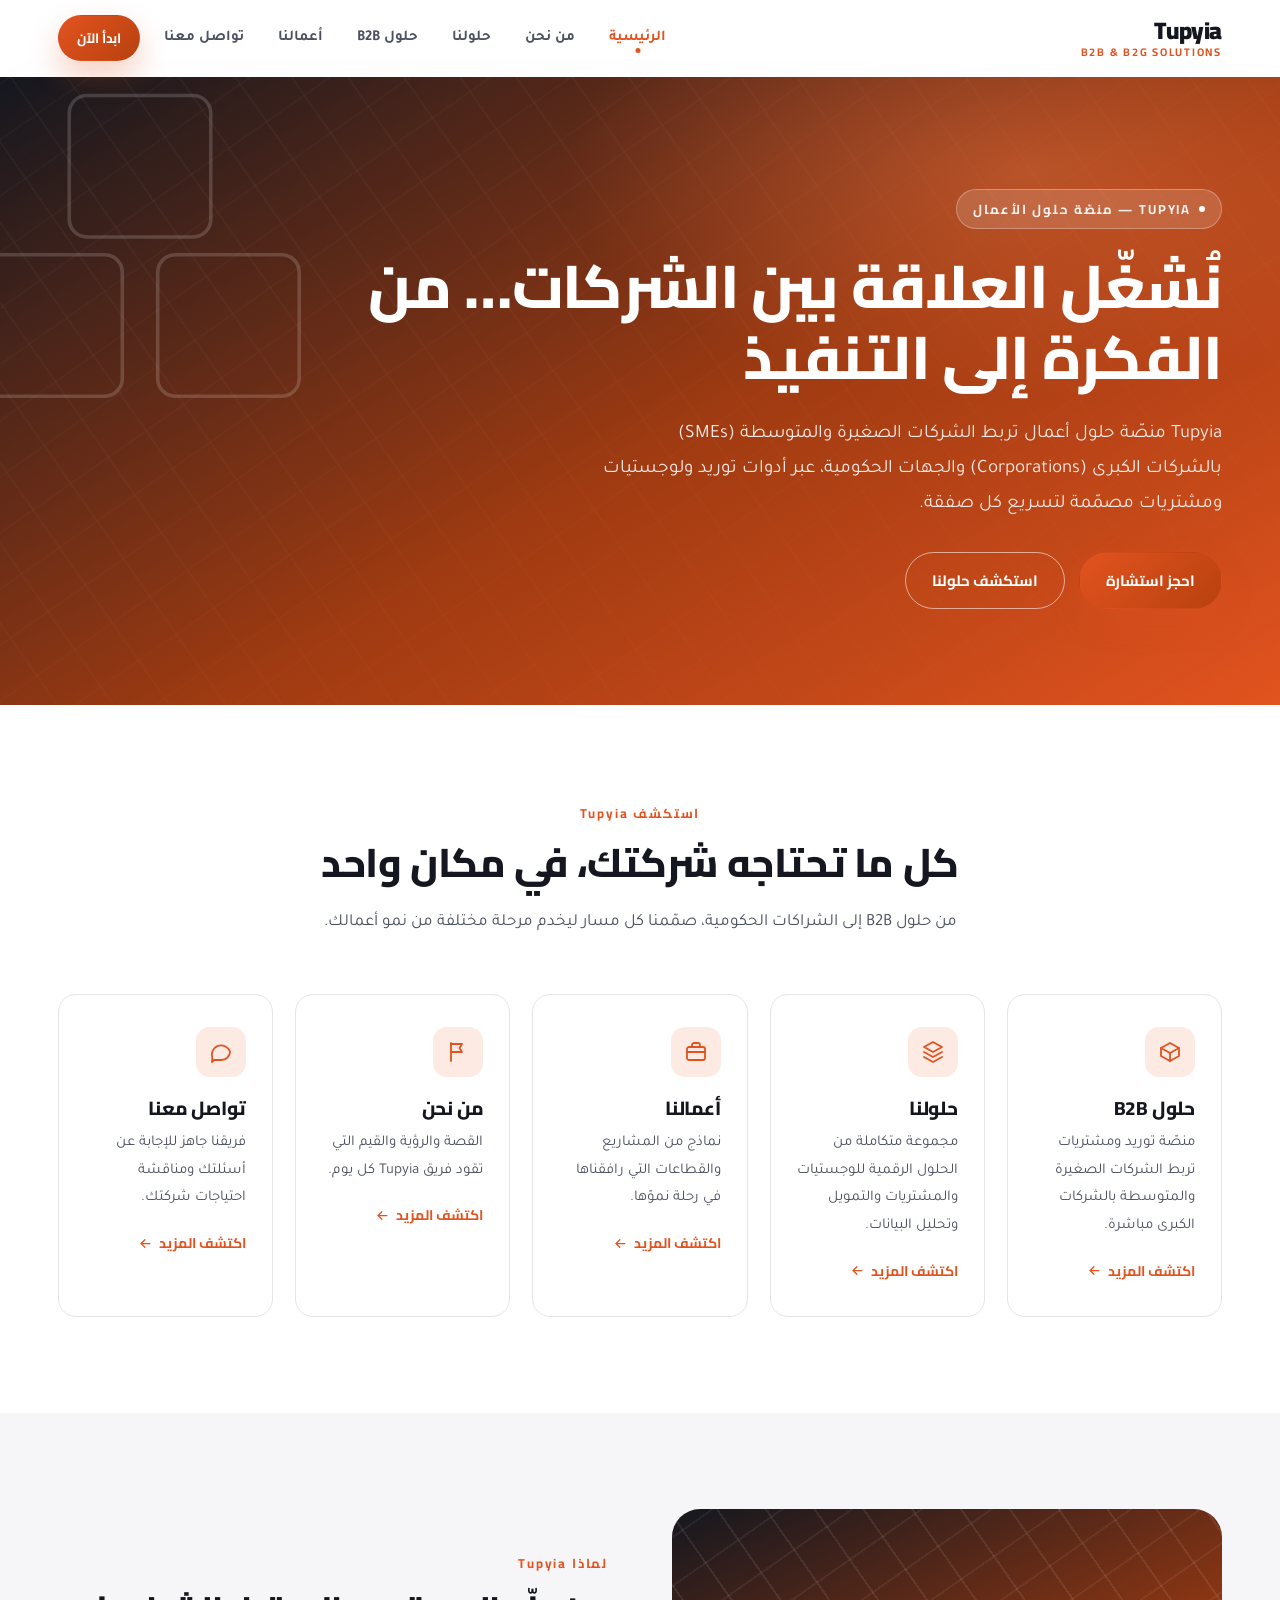
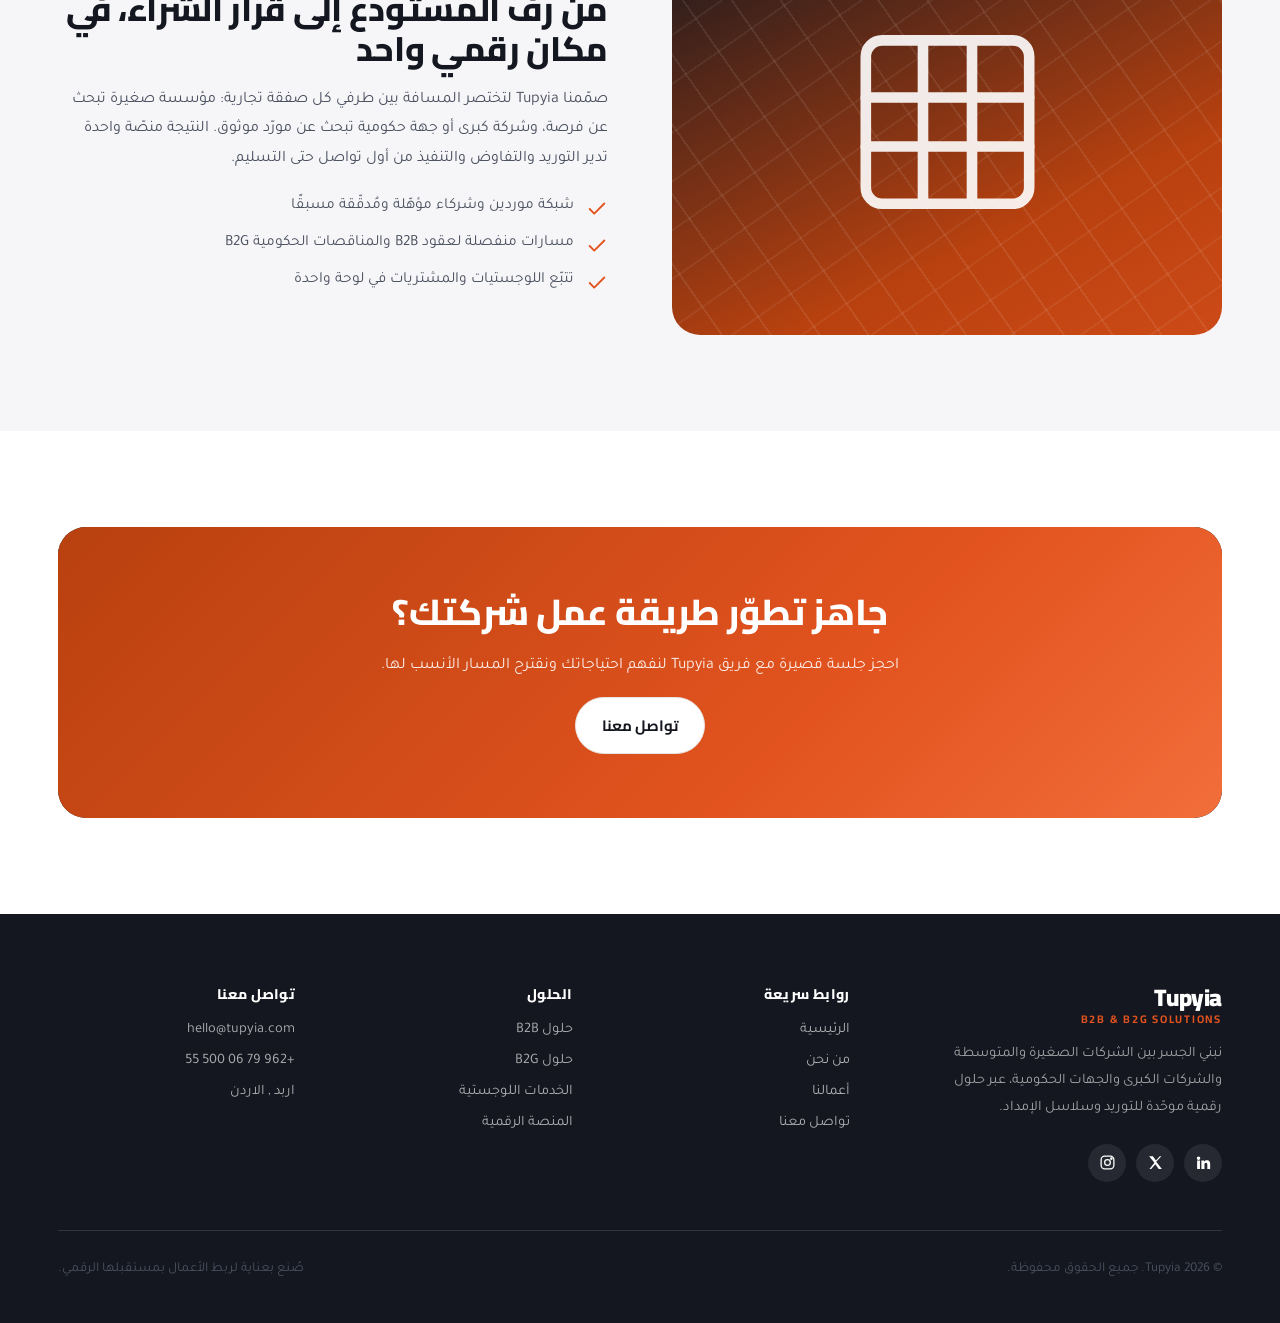
==== index.html @ 63b9d810 "Add files via upload" ====
<!DOCTYPE html>
<html lang="ar" dir="rtl">
<head>
<meta charset="UTF-8">
<meta name="viewport" content="width=device-width, initial-scale=1.0">
<title>Tupyia — منصّة حلول الأعمال B2B وB2G</title>
<meta name="description" content="Tupyia تربط الشركات الصغيرة والمتوسطة بالشركات الكبرى والجهات الحكومية عبر حلول توريد ولوجستيات ومشتريات موحّدة.">
<link rel="stylesheet" href="styles.css">
</head>
<body data-page="home">

<header class="site-header">
  <div class="container">
    <nav class="nav">
      <a href="index.html" class="logo">
        <strong>Tupyia</strong>
        <span>B2B &amp; B2G SOLUTIONS</span>
      </a>
      <div class="nav-panel" id="nav-panel">
        <ul class="nav-links">
          <li><a href="index.html" class="nav-link" data-page="home">الرئيسية</a></li>
          <li><a href="about.html" class="nav-link" data-page="about">من نحن</a></li>
          <li><a href="solutions.html" class="nav-link" data-page="solutions">حلولنا</a></li>
          <li><a href="business.html" class="nav-link" data-page="business">حلول B2B</a></li>
          <li><a href="work.html" class="nav-link" data-page="work">أعمالنا</a></li>
          <li><a href="contact.html" class="nav-link" data-page="contact">تواصل معنا</a></li>
        </ul>
        <div class="header-actions">
          <a href="contact.html" class="btn btn-primary btn-sm btn-cta">ابدأ الآن</a>
        </div>
      </div>
      <button class="menu-toggle" id="menu-toggle" type="button" aria-label="فتح القائمة" aria-expanded="false" aria-controls="nav-panel"><span></span></button>
    </nav>
  </div>
</header>

<main>

  <section class="hero">
    <svg class="hero-icon" viewBox="0 0 260 260" width="460" height="460" style="top:-70px; inset-inline-end:-90px;" aria-hidden="true">
      <rect x="40" y="140" width="80" height="80" rx="10" fill="none" stroke="#fff" stroke-width="2"/>
      <rect x="140" y="140" width="80" height="80" rx="10" fill="none" stroke="#fff" stroke-width="2"/>
      <rect x="90" y="50" width="80" height="80" rx="10" fill="none" stroke="#fff" stroke-width="2"/>
    </svg>
    <div class="container">
      <div class="hero-inner wide reveal">
        <span class="eyebrow">TUPYIA — منصّة حلول الأعمال</span>
        <h1>نُشغّل العلاقة بين الشركات… من الفكرة إلى التنفيذ</h1>
        <p class="lead">Tupyia منصّة حلول أعمال تربط الشركات الصغيرة والمتوسطة (SMEs) بالشركات الكبرى (Corporations) والجهات الحكومية، عبر أدوات توريد ولوجستيات ومشتريات مصمّمة لتسريع كل صفقة.</p>
        <div class="hero-actions">
          <a href="contact.html" class="btn btn-primary">احجز استشارة</a>
          <a href="solutions.html" class="btn btn-ghost">استكشف حلولنا</a>
        </div>
      </div>
    </div>
  </section>

  <section class="section">
    <div class="container">
      <div class="section-head center reveal">
        <span class="eyebrow-dark">استكشف Tupyia</span>
        <h2>كل ما تحتاجه شركتك، في مكان واحد</h2>
        <p>من حلول B2B إلى الشراكات الحكومية، صمّمنا كل مسار ليخدم مرحلة مختلفة من نمو أعمالك.</p>
      </div>

      <div class="grid grid-5" data-reveal-group>
        <a href="business.html" class="card reveal">
          <div class="card-icon">
            <svg viewBox="0 0 24 24" fill="none" stroke="currentColor" stroke-width="1.8" stroke-linecap="round" stroke-linejoin="round"><path d="M21 8l-9-5-9 5 9 5 9-5z"/><path d="M3 8v8l9 5 9-5V8"/><path d="M12 13v8"/></svg>
          </div>
          <h3>حلول B2B</h3>
          <p>منصّة توريد ومشتريات تربط الشركات الصغيرة والمتوسطة بالشركات الكبرى مباشرة.</p>
          <span class="card-link">اكتشف المزيد
            <svg viewBox="0 0 24 24" fill="none" stroke="currentColor" stroke-width="2" stroke-linecap="round" stroke-linejoin="round"><path d="M19 12H5"/><path d="M11 6l-6 6 6 6"/></svg>
          </span>
        </a>

        <a href="solutions.html" class="card reveal">
          <div class="card-icon">
            <svg viewBox="0 0 24 24" fill="none" stroke="currentColor" stroke-width="1.8" stroke-linecap="round" stroke-linejoin="round"><path d="M12 2l9 5-9 5-9-5 9-5z"/><path d="M3 12l9 5 9-5"/><path d="M3 17l9 5 9-5"/></svg>
          </div>
          <h3>حلولنا</h3>
          <p>مجموعة متكاملة من الحلول الرقمية للوجستيات والمشتريات والتمويل وتحليل البيانات.</p>
          <span class="card-link">اكتشف المزيد
            <svg viewBox="0 0 24 24" fill="none" stroke="currentColor" stroke-width="2" stroke-linecap="round" stroke-linejoin="round"><path d="M19 12H5"/><path d="M11 6l-6 6 6 6"/></svg>
          </span>
        </a>

        <a href="work.html" class="card reveal">
          <div class="card-icon">
            <svg viewBox="0 0 24 24" fill="none" stroke="currentColor" stroke-width="1.8" stroke-linecap="round" stroke-linejoin="round"><rect x="3" y="7" width="18" height="13" rx="2"/><path d="M8 7V5a2 2 0 0 1 2-2h4a2 2 0 0 1 2 2v2"/><path d="M3 12h18"/></svg>
          </div>
          <h3>أعمالنا</h3>
          <p>نماذج من المشاريع والقطاعات التي رافقناها في رحلة نموّها.</p>
          <span class="card-link">اكتشف المزيد
            <svg viewBox="0 0 24 24" fill="none" stroke="currentColor" stroke-width="2" stroke-linecap="round" stroke-linejoin="round"><path d="M19 12H5"/><path d="M11 6l-6 6 6 6"/></svg>
          </span>
        </a>

        <a href="about.html" class="card reveal">
          <div class="card-icon">
            <svg viewBox="0 0 24 24" fill="none" stroke="currentColor" stroke-width="1.8" stroke-linecap="round" stroke-linejoin="round"><path d="M5 3v18"/><path d="M5 4h11l-2.5 4L16 12H5"/></svg>
          </div>
          <h3>من نحن</h3>
          <p>القصة والرؤية والقيم التي تقود فريق Tupyia كل يوم.</p>
          <span class="card-link">اكتشف المزيد
            <svg viewBox="0 0 24 24" fill="none" stroke="currentColor" stroke-width="2" stroke-linecap="round" stroke-linejoin="round"><path d="M19 12H5"/><path d="M11 6l-6 6 6 6"/></svg>
          </span>
        </a>

        <a href="contact.html" class="card reveal">
          <div class="card-icon">
            <svg viewBox="0 0 24 24" fill="none" stroke="currentColor" stroke-width="1.8" stroke-linecap="round" stroke-linejoin="round"><path d="M21 11.5a8.5 8.5 0 0 1-8.5 8.5H5l-2 2 .3-3.9A8.5 8.5 0 1 1 21 11.5z"/></svg>
          </div>
          <h3>تواصل معنا</h3>
          <p>فريقنا جاهز للإجابة عن أسئلتك ومناقشة احتياجات شركتك.</p>
          <span class="card-link">اكتشف المزيد
            <svg viewBox="0 0 24 24" fill="none" stroke="currentColor" stroke-width="2" stroke-linecap="round" stroke-linejoin="round"><path d="M19 12H5"/><path d="M11 6l-6 6 6 6"/></svg>
          </span>
        </a>
      </div>
    </div>
  </section>

  <section class="section section-alt">
    <div class="container">
      <div class="split reveal">
        <div class="split-media">
          <div class="glyph">
            <svg viewBox="0 0 24 24" fill="none" stroke="currentColor" stroke-width="1.3" stroke-linecap="round" stroke-linejoin="round"><rect x="2" y="2" width="20" height="20" rx="2"/><line x1="2" y1="9" x2="22" y2="9"/><line x1="2" y1="15" x2="22" y2="15"/><line x1="9" y1="2" x2="9" y2="22"/><line x1="15" y1="2" x2="15" y2="22"/></svg>
          </div>
        </div>
        <div class="split-content">
          <span class="eyebrow-dark">لماذا Tupyia</span>
          <h2>من رفّ المستودع إلى قرار الشراء، في مكان رقمي واحد</h2>
          <p>صمّمنا Tupyia لتختصر المسافة بين طرفي كل صفقة تجارية: مؤسسة صغيرة تبحث عن فرصة، وشركة كبرى أو جهة حكومية تبحث عن مورّد موثوق. النتيجة منصّة واحدة تدير التوريد والتفاوض والتنفيذ من أول تواصل حتى التسليم.</p>
          <ul class="checklist">
            <li>
              <svg viewBox="0 0 24 24" fill="none" stroke="currentColor" stroke-width="2" stroke-linecap="round" stroke-linejoin="round"><path d="M20 6L9 17l-5-5"/></svg>
              شبكة موردين وشركاء مؤهّلة ومُدقّقة مسبقًا
            </li>
            <li>
              <svg viewBox="0 0 24 24" fill="none" stroke="currentColor" stroke-width="2" stroke-linecap="round" stroke-linejoin="round"><path d="M20 6L9 17l-5-5"/></svg>
              مسارات منفصلة لعقود B2B والمناقصات الحكومية B2G
            </li>
            <li>
              <svg viewBox="0 0 24 24" fill="none" stroke="currentColor" stroke-width="2" stroke-linecap="round" stroke-linejoin="round"><path d="M20 6L9 17l-5-5"/></svg>
              تتبّع اللوجستيات والمشتريات في لوحة واحدة
            </li>
          </ul>
        </div>
      </div>
    </div>
  </section>

  <section class="section">
    <div class="container">
      <div class="cta-banner reveal">
        <h2>جاهز تطوّر طريقة عمل شركتك؟</h2>
        <p>احجز جلسة قصيرة مع فريق Tupyia لنفهم احتياجاتك ونقترح المسار الأنسب لها.</p>
        <div class="hero-actions">
          <a href="contact.html" class="btn btn-secondary">تواصل معنا</a>
        </div>
      </div>
    </div>
  </section>

</main>

<footer class="site-footer">
  <div class="container">
    <div class="footer-grid">
      <div class="footer-col footer-brand">
        <a href="index.html" class="logo">
          <strong>Tupyia</strong>
          <span>B2B &amp; B2G SOLUTIONS</span>
        </a>
        <p>نبني الجسر بين الشركات الصغيرة والمتوسطة والشركات الكبرى والجهات الحكومية، عبر حلول رقمية موحّدة للتوريد وسلاسل الإمداد.</p>
        <div class="social-row">
          <a href="#" aria-label="لينكدإن"><svg viewBox="0 0 24 24" fill="currentColor"><path d="M4.98 3.5a2.5 2.5 0 1 1 0 5 2.5 2.5 0 0 1 0-5zM3 9h4v12H3zM9 9h3.8v1.7h.05c.53-1 1.83-2 3.77-2 4.03 0 4.78 2.6 4.78 6v6.3h-4v-5.6c0-1.34-.02-3.06-1.87-3.06-1.87 0-2.16 1.46-2.16 2.96V21H9z"/></svg></a>
          <a href="#" aria-label="إكس"><svg viewBox="0 0 24 24" fill="currentColor"><path d="M3 3l7.5 9.5L3.4 21H6l5.8-6.6L16.5 21H21l-8-10.1L20.3 3H18l-5.3 6-4.4-6H3z"/></svg></a>
          <a href="#" aria-label="إنستغرام"><svg viewBox="0 0 24 24" fill="none" stroke="currentColor" stroke-width="1.8"><rect x="3" y="3" width="18" height="18" rx="5"/><circle cx="12" cy="12" r="4"/><circle cx="17.5" cy="6.5" r="1"/></svg></a>
        </div>
      </div>
      <div class="footer-col">
        <h4>روابط سريعة</h4>
        <ul>
          <li><a href="index.html">الرئيسية</a></li>
          <li><a href="about.html">من نحن</a></li>
          <li><a href="work.html">أعمالنا</a></li>
          <li><a href="contact.html">تواصل معنا</a></li>
        </ul>
      </div>
      <div class="footer-col">
        <h4>الحلول</h4>
        <ul>
          <li><a href="business.html">حلول B2B</a></li>
          <li><a href="solutions.html">حلول B2G</a></li>
          <li><a href="solutions.html">الخدمات اللوجستية</a></li>
          <li><a href="solutions.html">المنصة الرقمية</a></li>
        </ul>
      </div>
      <div class="footer-col">
        <h4>تواصل معنا</h4>
        <ul>
          <li><a href="mailto:hello@tupyia.com">hello@tupyia.com</a></li>
          <li><a href="tel:+962 79 06 500 55">+962 79 06 500 55</a></li>
          <li><a href="contact.html">اربد , الاردن</a></li>
        </ul>
      </div>
    </div>
    <div class="footer-bottom">
      <p>© <span id="year"></span> Tupyia. جميع الحقوق محفوظة.</p>
      <p>صُنع بعناية لربط الأعمال بمستقبلها الرقمي.</p>
    </div>
  </div>
</footer>

<script src="script.js"></script>
</body>
</html>
---- styles.css ----
/* ==========================================================================
   Tupyia — Design System
   Palette pulled from brand reference: warm burnt-orange over deep ink,
   crisp paper white, Apple-style generous whitespace + pill controls.
   ========================================================================== */

@import url('https://fonts.googleapis.com/css2?family=Cairo:wght@400;600;700;800;900&family=Tajawal:wght@300;400;500;700&display=swap');

:root{
  --ink:#14171F;
  --ink-soft:#4B5160;
  --ink-faint:#8A8F9C;
  --paper:#FFFFFF;
  --mist:#F6F6F8;
  --mist-deep:#EFEEEB;
  --line:#E7E5E2;

  --brand:#E2531F;
  --brand-deep:#B8410F;
  --brand-deeper:#7A2B0C;
  --brand-glow:#FF8552;
  --brand-tint:#FDEBE3;

  --radius-s:10px;
  --radius-m:18px;
  --radius-l:28px;
  --radius-pill:999px;

  --shadow-s:0 2px 10px rgba(20,23,31,.06);
  --shadow-m:0 12px 30px rgba(20,23,31,.10);
  --shadow-brand:0 14px 30px rgba(226,83,31,.28);

  --ease:cubic-bezier(.22,.9,.3,1);
  --container:1220px;

  --font-display:'Cairo', 'Segoe UI', Tahoma, sans-serif;
  --font-body:'Tajawal', 'Segoe UI', Tahoma, sans-serif;
}

*, *::before, *::after{ box-sizing:border-box; }
html{ scroll-behavior:smooth; }
@media (prefers-reduced-motion: reduce){
  html{ scroll-behavior:auto; }
  *, *::before, *::after{ animation-duration:.001ms !important; animation-iteration-count:1 !important; transition-duration:.001ms !important; scroll-behavior:auto !important; }
}

body{
  margin:0;
  font-family:var(--font-body);
  color:var(--ink);
  background:var(--paper);
  -webkit-font-smoothing:antialiased;
  text-rendering:optimizeLegibility;
  overflow-x:hidden;
}

h1,h2,h3,h4{
  font-family:var(--font-display);
  font-weight:800;
  line-height:1.18;
  margin:0 0 .5em;
  letter-spacing:-.01em;
}
p{ margin:0 0 1em; color:var(--ink-soft); line-height:1.85; }
a{ color:inherit; text-decoration:none; }
img{ max-width:100%; display:block; }
ul{ margin:0; padding:0; list-style:none; }
button{ font-family:inherit; }

::selection{ background:var(--brand); color:#fff; }

:focus-visible{
  outline:3px solid var(--brand-glow);
  outline-offset:3px;
  border-radius:6px;
}

.container{
  width:100%;
  max-width:var(--container);
  margin:0 auto;
  padding:0 28px;
}

.visually-hidden{
  position:absolute; width:1px; height:1px; overflow:hidden;
  clip:rect(0 0 0 0); white-space:nowrap;
}

/* ---------------------------------- Header --------------------------------- */

.site-header{
  position:sticky; top:0; z-index:100;
  background:rgba(255,255,255,.78);
  backdrop-filter:saturate(180%) blur(16px);
  -webkit-backdrop-filter:saturate(180%) blur(16px);
  border-bottom:1px solid transparent;
  transition:border-color .3s var(--ease), box-shadow .3s var(--ease);
}
.site-header.scrolled{
  border-bottom-color:var(--line);
  box-shadow:var(--shadow-s);
}
.nav{
  display:flex;
  align-items:center;
  justify-content:space-between;
  gap:24px;
  height:76px;
}
.logo{
  display:flex;
  flex-direction:column;
  line-height:1;
  font-family:var(--font-display);
}
.logo strong{
  font-size:24px;
  font-weight:900;
  color:var(--ink);
  letter-spacing:-.02em;
}
.logo span{
  font-size:11px;
  font-weight:700;
  color:var(--brand);
  letter-spacing:.16em;
  margin-top:4px;
}

.nav-panel{
  display:flex;
  align-items:center;
  gap:8px;
}
.nav-links{
  display:flex;
  align-items:center;
  gap:2px;
}
.nav-link{
  position:relative;
  padding:10px 16px;
  font-size:15px;
  font-weight:600;
  color:var(--ink-soft);
  border-radius:var(--radius-pill);
  transition:color .2s, background .2s;
  white-space:nowrap;
}
.nav-link:hover{ color:var(--ink); background:var(--mist); }
.nav-link.active{ color:var(--brand); }
.nav-link.active::after{
  content:"";
  position:absolute;
  bottom:2px; left:50%;
  transform:translateX(-50%);
  width:5px; height:5px;
  border-radius:50%;
  background:var(--brand);
}

.header-actions{ display:flex; align-items:center; gap:12px; }

.menu-toggle{
  display:none;
  width:44px; height:44px;
  border-radius:50%;
  border:1px solid var(--line);
  background:var(--paper);
  align-items:center; justify-content:center;
  cursor:pointer;
}
.menu-toggle span{
  position:relative;
  width:18px; height:2px;
  background:var(--ink);
  display:block;
}
.menu-toggle span::before, .menu-toggle span::after{
  content:"";
  position:absolute; left:0;
  width:18px; height:2px;
  background:var(--ink);
  transition:transform .25s var(--ease), opacity .25s var(--ease);
}
.menu-toggle span::before{ top:-6px; }
.menu-toggle span::after{ top:6px; }
.nav-panel.open .menu-toggle span{ background:transparent; }
.nav-panel.open .menu-toggle span::before{ top:0; transform:rotate(45deg); }
.nav-panel.open .menu-toggle span::after{ top:0; transform:rotate(-45deg); }

/* ---------------------------------- Buttons --------------------------------- */

.btn{
  display:inline-flex;
  align-items:center;
  justify-content:center;
  gap:8px;
  padding:13px 26px;
  border-radius:var(--radius-pill);
  font-family:var(--font-display);
  font-weight:700;
  font-size:15px;
  border:1.5px solid transparent;
  cursor:pointer;
  transition:transform .25s var(--ease), box-shadow .25s var(--ease), background .25s var(--ease), color .25s var(--ease), border-color .25s var(--ease);
}
.btn:active{ transform:scale(.97); }
.btn-primary{
  background:linear-gradient(135deg, var(--brand), var(--brand-deep));
  color:#fff;
  box-shadow:var(--shadow-brand);
}
.btn-primary:hover{ transform:translateY(-2px); box-shadow:0 18px 34px rgba(226,83,31,.36); }
.btn-secondary{
  background:var(--paper);
  color:var(--ink);
  border-color:var(--line);
}
.btn-secondary:hover{ border-color:var(--ink); }
.btn-ghost{
  background:transparent;
  color:var(--paper);
  border-color:rgba(255,255,255,.55);
}
.btn-ghost:hover{ background:rgba(255,255,255,.12); }
.btn-sm{ padding:9px 18px; font-size:13.5px; }
.btn svg{ width:16px; height:16px; }

/* ---------------------------------- Hero --------------------------------- */

.hero{
  position:relative;
  overflow:hidden;
  color:#fff;
  background:var(--ink);
}
.hero::before{
  /* crate / pallet-rack crosshatch, tinted with the brand duotone */
  content:"";
  position:absolute; inset:0;
  background:
    linear-gradient(150deg, rgba(20,23,31,.55) 0%, rgba(184,65,15,.85) 55%, var(--brand) 100%),
    repeating-linear-gradient(55deg, rgba(255,255,255,.07) 0 2px, transparent 2px 46px),
    repeating-linear-gradient(-35deg, rgba(255,255,255,.05) 0 2px, transparent 2px 46px);
  z-index:0;
}
.hero::after{
  content:"";
  position:absolute; inset:0;
  background:radial-gradient(60% 60% at 80% 15%, rgba(255,133,82,.35), transparent 60%);
  z-index:0;
}
.hero-icon{
  position:absolute;
  opacity:.16;
  z-index:0;
  pointer-events:none;
}
.hero-inner{
  position:relative;
  z-index:1;
  padding:112px 0 96px;
  max-width:760px;
}
.hero-inner.wide{ max-width:900px; }
.eyebrow{
  display:inline-flex;
  align-items:center;
  gap:8px;
  font-family:var(--font-display);
  font-size:13px;
  font-weight:700;
  letter-spacing:.14em;
  color:rgba(255,255,255,.92);
  background:rgba(255,255,255,.14);
  border:1px solid rgba(255,255,255,.28);
  padding:7px 16px;
  border-radius:var(--radius-pill);
  margin-bottom:22px;
}
.eyebrow::before{
  content:"";
  width:6px; height:6px;
  border-radius:50%;
  background:#fff;
}
.hero h1{
  font-size:clamp(34px, 5.4vw, 60px);
  color:#fff;
  margin-bottom:.4em;
}
.hero p.lead{
  font-size:clamp(16px, 2vw, 19px);
  color:rgba(255,255,255,.88);
  max-width:620px;
  margin-bottom:1.6em;
}
.hero-actions{
  display:flex;
  flex-wrap:wrap;
  gap:14px;
}

/* small hero variant used on interior pages */
.hero.hero-compact .hero-inner{ padding:76px 0 64px; }
.hero.hero-compact h1{ font-size:clamp(30px, 4.4vw, 46px); }

/* ---------------------------------- Sections --------------------------------- */

.section{ padding:96px 0; }
.section-alt{ background:var(--mist); }
.section-tight{ padding:64px 0; }

.section-head{
  max-width:660px;
  margin-bottom:56px;
}
.section-head.center{ margin-left:auto; margin-right:auto; text-align:center; }
.section-head .eyebrow-dark{
  display:inline-block;
  font-family:var(--font-display);
  font-size:13px;
  font-weight:700;
  letter-spacing:.14em;
  color:var(--brand);
  margin-bottom:14px;
}
.section-head h2{ font-size:clamp(26px, 3.4vw, 40px); color:var(--ink); }
.section-head p{ font-size:17px; }

/* ---------------------------------- Pillar / feature cards --------------------------------- */

.grid{
  display:grid;
  gap:22px;
}
.grid-5{ grid-template-columns:repeat(5, 1fr); }
.grid-3{ grid-template-columns:repeat(3, 1fr); }
.grid-2{ grid-template-columns:repeat(2, 1fr); }

.card{
  background:var(--paper);
  border:1px solid var(--line);
  border-radius:var(--radius-m);
  padding:32px 26px;
  transition:transform .3s var(--ease), box-shadow .3s var(--ease), border-color .3s var(--ease);
}
.card:hover{
  transform:translateY(-6px);
  box-shadow:var(--shadow-m);
  border-color:transparent;
}
.card-icon{
  width:50px; height:50px;
  border-radius:14px;
  background:var(--brand-tint);
  display:flex; align-items:center; justify-content:center;
  margin-bottom:20px;
}
.card-icon svg{ width:24px; height:24px; color:var(--brand); }
.card h3{ font-size:19px; color:var(--ink); margin-bottom:.5em; }
.card p{ font-size:15px; margin-bottom:0; }
.card-link{
  display:inline-flex;
  align-items:center;
  gap:6px;
  margin-top:18px;
  font-family:var(--font-display);
  font-weight:700;
  font-size:14px;
  color:var(--brand);
}
.card-link svg{ width:15px; height:15px; transition:transform .25s var(--ease); }
.card:hover .card-link svg{ transform:translateX(-4px); }

/* ---------------------------------- Split layout --------------------------------- */

.split{
  display:grid;
  grid-template-columns:1fr 1fr;
  gap:64px;
  align-items:center;
}
.split-reverse{ direction:ltr; }
.split-reverse > *{ direction:rtl; }
.split-media{
  position:relative;
  aspect-ratio:4/3.1;
  border-radius:var(--radius-l);
  overflow:hidden;
  background:linear-gradient(155deg, var(--ink) 0%, var(--brand-deep) 70%, var(--brand) 130%);
}
.split-media::before{
  content:"";
  position:absolute; inset:0;
  background:
    repeating-linear-gradient(55deg, rgba(255,255,255,.08) 0 2px, transparent 2px 40px),
    repeating-linear-gradient(-35deg, rgba(255,255,255,.06) 0 2px, transparent 2px 40px);
}
.split-media .glyph{
  position:absolute; inset:0;
  display:flex; align-items:center; justify-content:center;
}
.split-media .glyph svg{ width:46%; height:46%; opacity:.9; color:#fff; }
.split-content .eyebrow-dark{
  display:inline-block;
  font-family:var(--font-display);
  font-size:13px;
  font-weight:700;
  letter-spacing:.14em;
  color:var(--brand);
  margin-bottom:14px;
}
.split-content h2{ font-size:clamp(24px, 3vw, 34px); color:var(--ink); }
.checklist{ margin-top:22px; display:flex; flex-direction:column; gap:14px; }
.checklist li{
  display:flex;
  align-items:flex-start;
  gap:12px;
  font-size:15.5px;
  color:var(--ink-soft);
}
.checklist svg{
  width:22px; height:22px;
  flex:none;
  color:var(--brand);
  margin-top:1px;
}

/* ---------------------------------- Process (legit sequence) --------------------------------- */

.process{
  display:grid;
  grid-template-columns:repeat(4, 1fr);
  gap:0;
  counter-reset:step;
}
.step{
  position:relative;
  padding:0 26px 0 0;
  border-inline-start:1px solid var(--line);
  padding-inline-start:26px;
}
.step:first-child{ border-inline-start:none; padding-inline-start:0; }
.step-num{
  font-family:var(--font-display);
  font-weight:900;
  font-size:14px;
  color:var(--brand);
  letter-spacing:.08em;
  margin-bottom:14px;
}
.step h3{ font-size:18px; color:var(--ink); margin-bottom:.5em; }
.step p{ font-size:14.5px; }

/* ---------------------------------- Values grid --------------------------------- */

.value-card{
  padding:28px 24px;
  border-radius:var(--radius-m);
  background:var(--paper);
  border:1px solid var(--line);
}
.value-card h3{ font-size:17px; color:var(--ink); }
.value-card p{ font-size:14.5px; margin-bottom:0; }

/* ---------------------------------- Work / portfolio --------------------------------- */

.work-card{
  border-radius:var(--radius-m);
  overflow:hidden;
  border:1px solid var(--line);
  background:var(--paper);
  transition:transform .3s var(--ease), box-shadow .3s var(--ease);
}
.work-card:hover{ transform:translateY(-6px); box-shadow:var(--shadow-m); }
.work-thumb{
  aspect-ratio:16/10;
  position:relative;
  background:linear-gradient(150deg, var(--ink), var(--brand-deep) 75%, var(--brand) 130%);
}
.work-thumb::before{
  content:"";
  position:absolute; inset:0;
  background:repeating-linear-gradient(55deg, rgba(255,255,255,.08) 0 2px, transparent 2px 34px);
}
.work-thumb .glyph{ position:absolute; inset:0; display:flex; align-items:center; justify-content:center; }
.work-thumb .glyph svg{ width:34%; height:34%; color:#fff; opacity:.92; }
.work-body{ padding:24px; }
.work-tag{
  display:inline-block;
  font-family:var(--font-display);
  font-size:12px;
  font-weight:700;
  letter-spacing:.08em;
  color:var(--brand);
  background:var(--brand-tint);
  padding:5px 12px;
  border-radius:var(--radius-pill);
  margin-bottom:14px;
}
.work-body h3{ font-size:18px; color:var(--ink); margin-bottom:.4em; }
.work-body p{ font-size:14.5px; margin-bottom:0; }

/* ---------------------------------- CTA banner --------------------------------- */

.cta-banner{
  position:relative;
  overflow:hidden;
  border-radius:var(--radius-l);
  padding:64px 48px;
  text-align:center;
  color:#fff;
  background:var(--ink);
}
.cta-banner::before{
  content:"";
  position:absolute; inset:0;
  background:
    linear-gradient(135deg, var(--brand-deep), var(--brand) 65%, var(--brand-glow) 130%),
    repeating-linear-gradient(55deg, rgba(255,255,255,.08) 0 2px, transparent 2px 42px);
}
.cta-banner > *{ position:relative; z-index:1; }
.cta-banner h2{ color:#fff; font-size:clamp(24px,3.2vw,36px); }
.cta-banner p{ color:rgba(255,255,255,.9); max-width:520px; margin-left:auto; margin-right:auto; }
.cta-banner .hero-actions{ justify-content:center; margin-top:8px; }

/* ---------------------------------- Contact --------------------------------- */

.contact-grid{
  display:grid;
  grid-template-columns:1.1fr .9fr;
  gap:56px;
  align-items:start;
}
.field{ margin-bottom:20px; }
.field label{
  display:block;
  font-family:var(--font-display);
  font-size:13.5px;
  font-weight:700;
  color:var(--ink);
  margin-bottom:8px;
}
.field input, .field textarea{
  width:100%;
  padding:14px 16px;
  border-radius:var(--radius-s);
  border:1.5px solid var(--line);
  background:var(--mist);
  font-family:var(--font-body);
  font-size:15px;
  color:var(--ink);
  resize:vertical;
  transition:border-color .2s, background .2s;
}
.field input:focus, .field textarea:focus{
  outline:none;
  border-color:var(--brand);
  background:var(--paper);
}
.field-row{ display:grid; grid-template-columns:1fr 1fr; gap:16px; }
.form-status{
  margin-top:8px;
  font-size:14.5px;
  font-weight:600;
  min-height:20px;
}
.form-status.ok{ color:#1a7a3f; }
.form-status.err{ color:#c23b22; }

.info-card{
  background:var(--mist);
  border-radius:var(--radius-m);
  padding:30px;
}
.info-row{
  display:flex;
  gap:16px;
  padding:16px 0;
  border-top:1px solid var(--line);
}
.info-row:first-child{ border-top:none; padding-top:0; }
.info-row .card-icon{ margin-bottom:0; flex:none; }
.info-row h4{ font-family:var(--font-display); font-size:15px; color:var(--ink); margin:0 0 4px; }
.info-row p{ font-size:14.5px; margin:0; }

/* ---------------------------------- Footer --------------------------------- */

.site-footer{
  background:var(--ink);
  color:rgba(255,255,255,.7);
  padding:72px 0 28px;
}
.footer-grid{
  display:grid;
  grid-template-columns:1.4fr 1fr 1fr 1fr;
  gap:40px;
  padding-bottom:48px;
  border-bottom:1px solid rgba(255,255,255,.12);
}
.footer-brand .logo strong{ color:#fff; }
.footer-brand p{ color:rgba(255,255,255,.6); font-size:14.5px; max-width:280px; margin-top:16px; }
.footer-col h4{
  font-family:var(--font-display);
  font-size:14px;
  color:#fff;
  margin-bottom:18px;
  letter-spacing:.03em;
}
.footer-col ul{ display:flex; flex-direction:column; gap:12px; }
.footer-col a{ font-size:14.5px; color:rgba(255,255,255,.65); transition:color .2s; }
.footer-col a:hover{ color:var(--brand-glow); }
.social-row{ display:flex; gap:10px; margin-top:22px; }
.social-row a{
  width:38px; height:38px;
  border-radius:50%;
  background:rgba(255,255,255,.08);
  display:flex; align-items:center; justify-content:center;
  transition:background .2s;
}
.social-row a:hover{ background:var(--brand); }
.social-row svg{ width:17px; height:17px; color:#fff; }
.footer-bottom{
  padding-top:26px;
  display:flex;
  justify-content:space-between;
  align-items:center;
  flex-wrap:wrap;
  gap:12px;
  font-size:13.5px;
  color:rgba(255,255,255,.5);
}

/* ---------------------------------- Reveal-on-scroll --------------------------------- */

.reveal{
  opacity:0;
  transform:translateY(18px);
  transition:opacity .7s var(--ease), transform .7s var(--ease);
}
.reveal.is-visible{ opacity:1; transform:none; }
@media (prefers-reduced-motion: reduce){
  .reveal{ opacity:1; transform:none; transition:none; }
}

/* ---------------------------------- Responsive --------------------------------- */

@media (max-width: 980px){
  .grid-5{ grid-template-columns:repeat(2, 1fr); }
  .grid-3{ grid-template-columns:repeat(2, 1fr); }
  .process{ grid-template-columns:repeat(2, 1fr); gap:32px 0; }
  .step{ border-inline-start:none; padding-inline-start:0; }
  .footer-grid{ grid-template-columns:1fr 1fr; gap:36px; }
}

@media (max-width: 860px){
  .nav-panel{
    position:fixed;
    inset:76px 0 0 0;
    background:var(--paper);
    flex-direction:column;
    align-items:stretch;
    padding:20px 24px;
    transform:translateY(-8px);
    opacity:0;
    pointer-events:none;
    transition:opacity .25s var(--ease), transform .25s var(--ease);
    overflow-y:auto;
  }
  .nav-panel.open{ opacity:1; transform:none; pointer-events:auto; }
  .nav-links{ flex-direction:column; align-items:stretch; gap:4px; }
  .nav-link{ padding:14px 16px; font-size:16px; }
  .header-actions .btn-cta{ display:none; }
  .nav-panel.open .header-actions{ margin-top:18px; }
  .nav-panel .header-actions .btn-cta{ display:inline-flex; width:100%; }
  .menu-toggle{ display:flex; }

  .split, .split-reverse{ grid-template-columns:1fr; direction:rtl; }
  .split-media{ aspect-ratio:16/10; }
  .contact-grid{ grid-template-columns:1fr; }
}

@media (max-width: 640px){
  .container{ padding:0 20px; }
  .grid-5, .grid-3, .grid-2{ grid-template-columns:1fr; }
  .process{ grid-template-columns:1fr; }
  .hero-inner{ padding:84px 0 64px; }
  .footer-grid{ grid-template-columns:1fr; }
  .field-row{ grid-template-columns:1fr; }
  .cta-banner{ padding:48px 24px; }
}
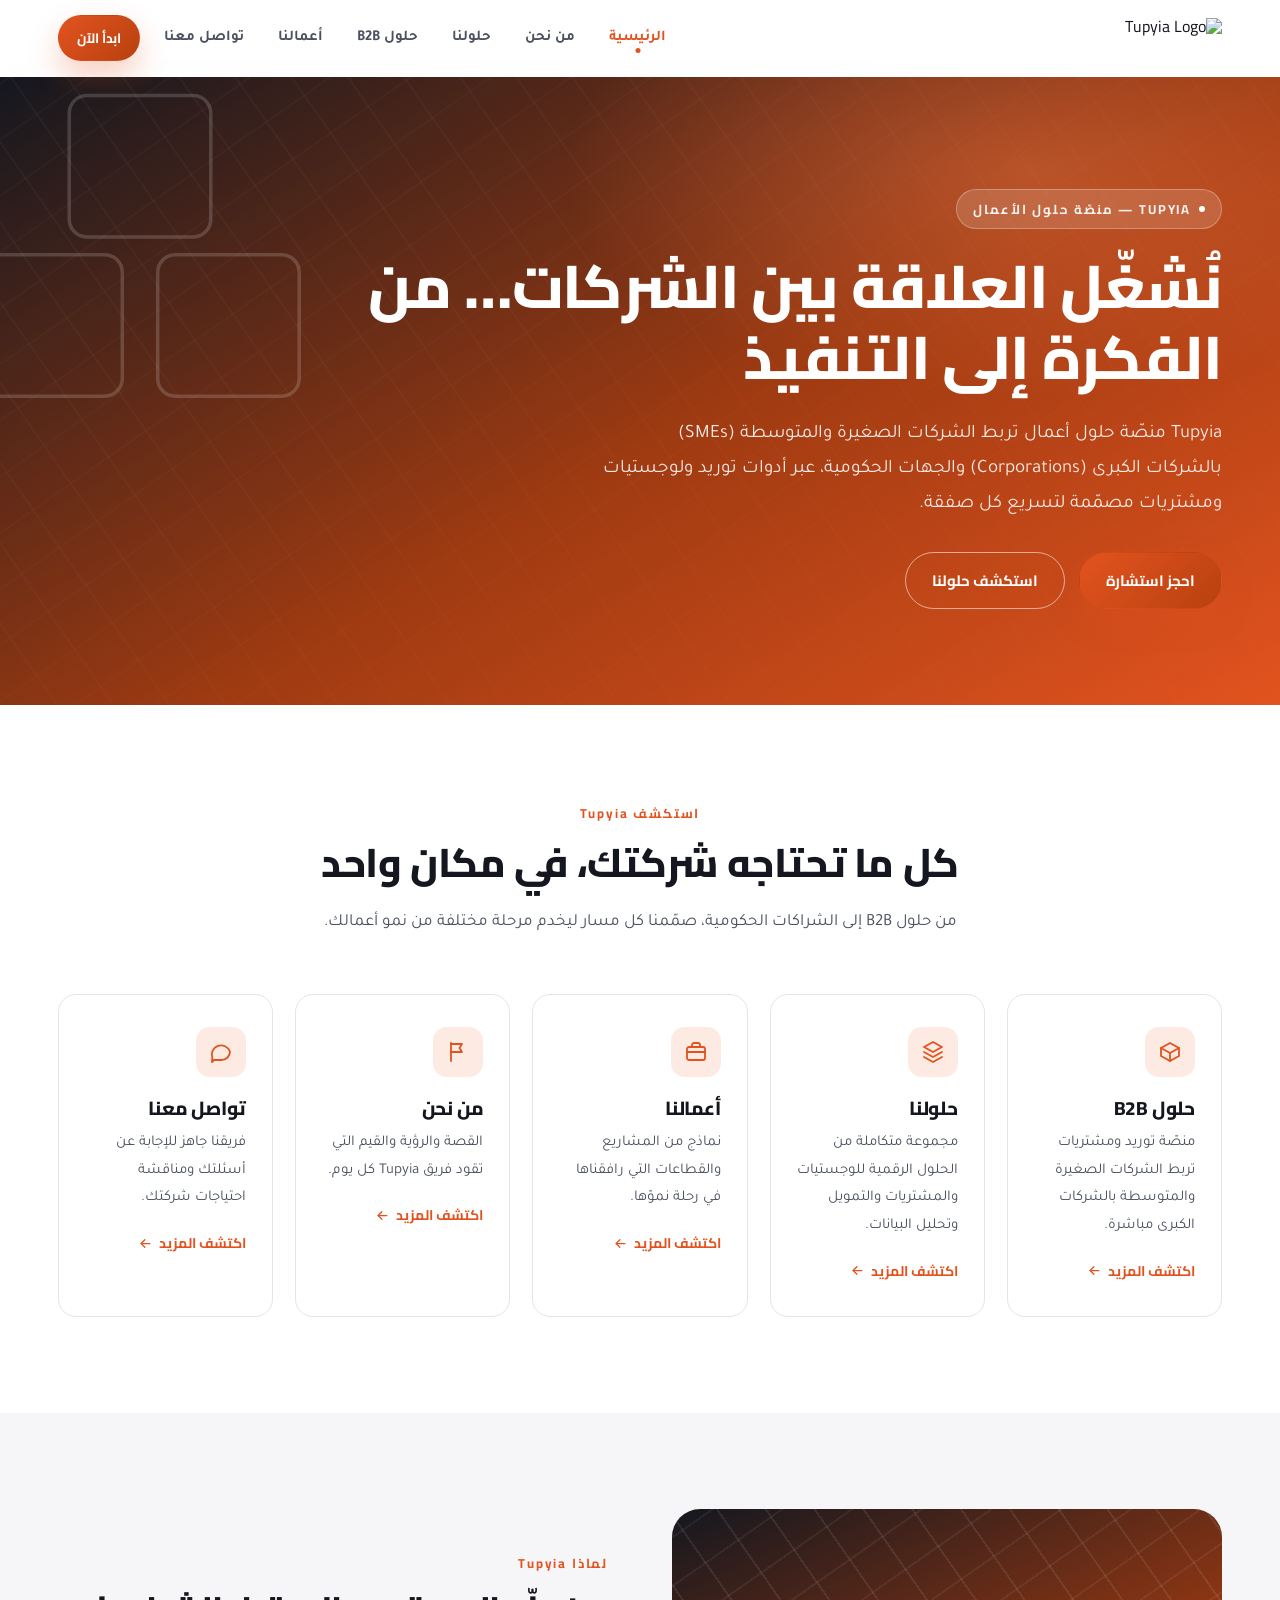
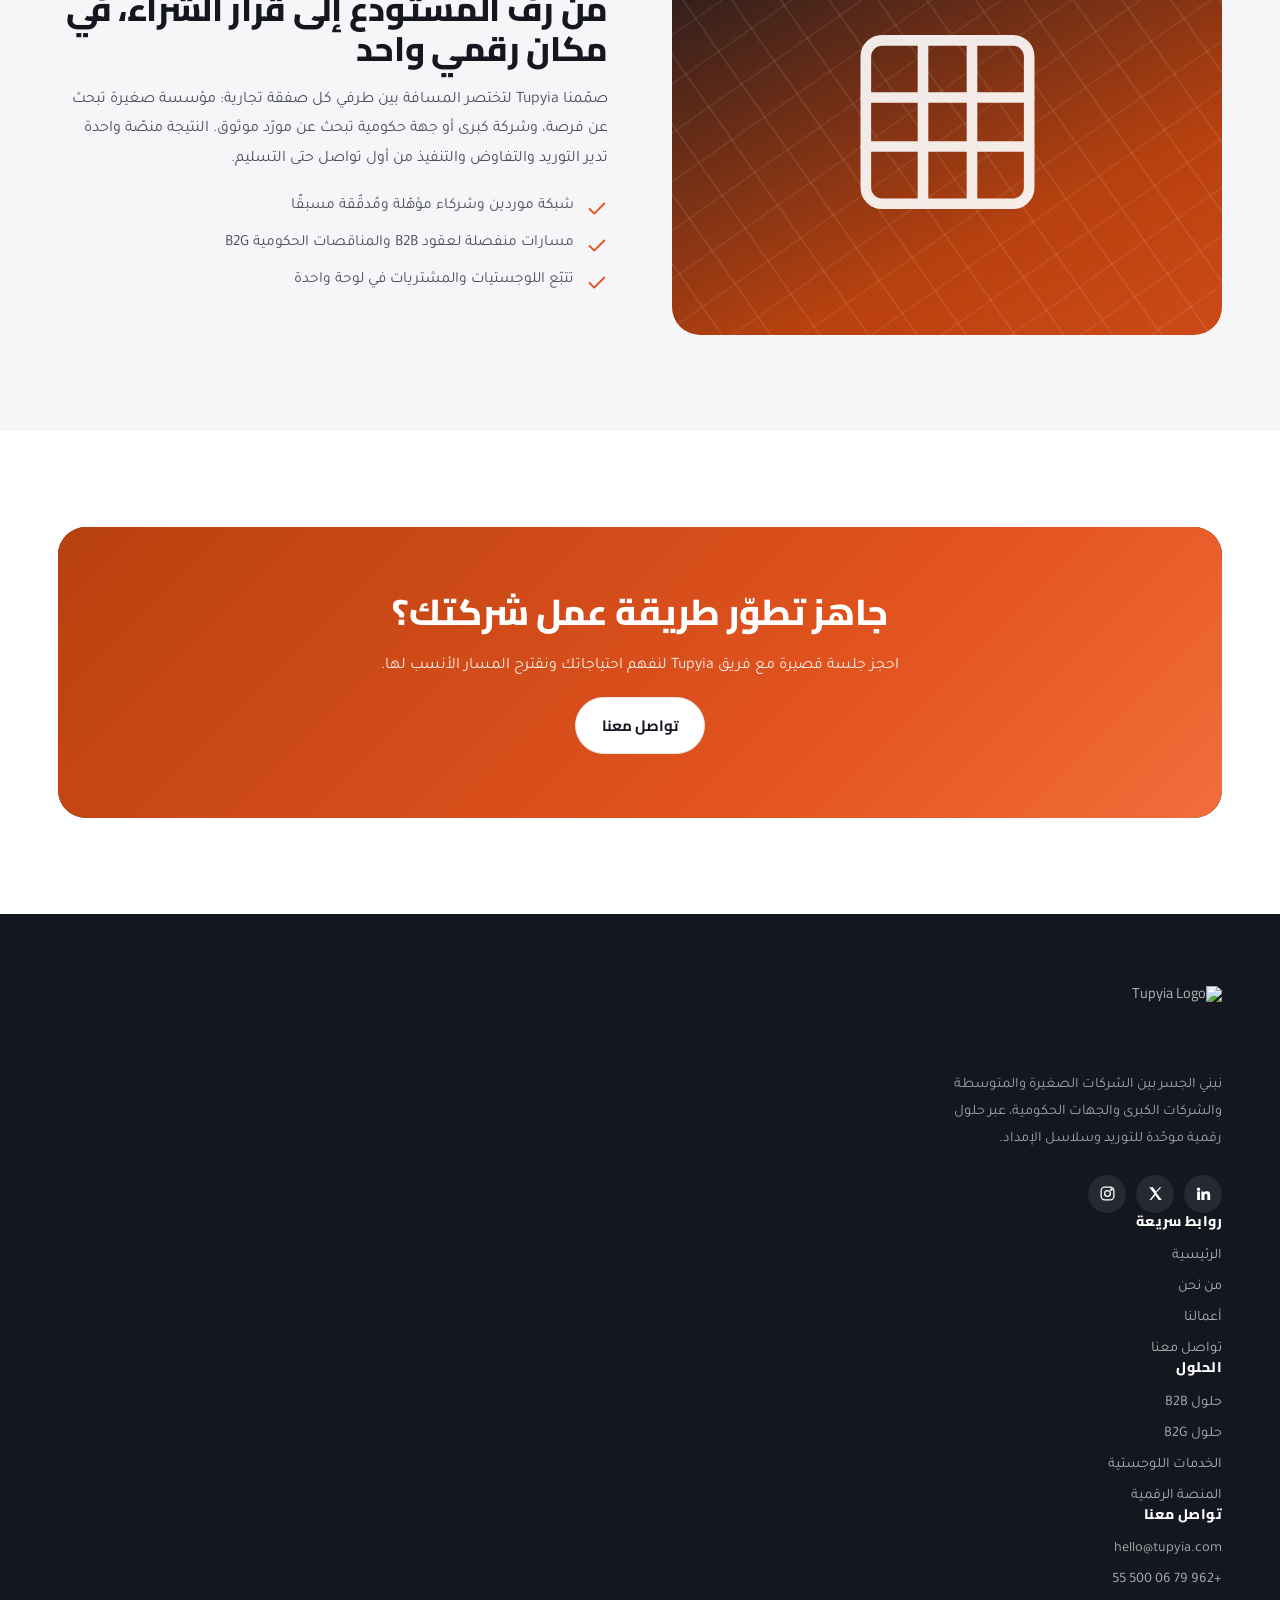
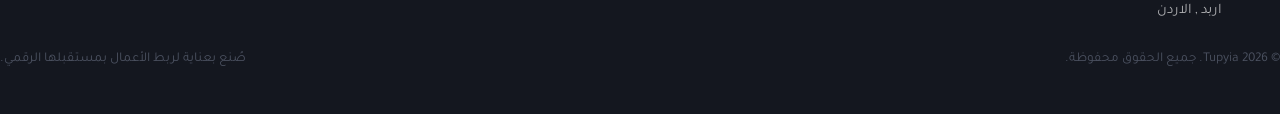
==== commit 2e5f8629: "Update index.html" ====
--- a/index.html
+++ b/index.html
@@ -12,10 +12,9 @@
 <header class="site-header">
   <div class="container">
     <nav class="nav">
-      <a href="index.html" class="logo">
-        <strong>Tupyia</strong>
-        <span>B2B &amp; B2G SOLUTIONS</span>
-      </a>
+     <a href="index.html" class="logo">
+  <img src="logo.png" alt="Tupyia Logo" class="web-logo">
+	 </a>
       <div class="nav-panel" id="nav-panel">
         <ul class="nav-links">
           <li><a href="index.html" class="nav-link" data-page="home">الرئيسية</a></li>
@@ -169,12 +168,10 @@
 
 <footer class="site-footer">
   <div class="container">
-    <div class="footer-grid">
-      <div class="footer-col footer-brand">
-        <a href="index.html" class="logo">
-          <strong>Tupyia</strong>
-          <span>B2B &amp; B2G SOLUTIONS</span>
-        </a>
+    <div class="footer-col footer-brand">
+  <a href="index.html" class="logo">
+    <img src="images/logo.png" alt="Tupyia Logo" class="web-logo">
+  </a>
         <p>نبني الجسر بين الشركات الصغيرة والمتوسطة والشركات الكبرى والجهات الحكومية، عبر حلول رقمية موحّدة للتوريد وسلاسل الإمداد.</p>
         <div class="social-row">
           <a href="#" aria-label="لينكدإن"><svg viewBox="0 0 24 24" fill="currentColor"><path d="M4.98 3.5a2.5 2.5 0 1 1 0 5 2.5 2.5 0 0 1 0-5zM3 9h4v12H3zM9 9h3.8v1.7h.05c.53-1 1.83-2 3.77-2 4.03 0 4.78 2.6 4.78 6v6.3h-4v-5.6c0-1.34-.02-3.06-1.87-3.06-1.87 0-2.16 1.46-2.16 2.96V21H9z"/></svg></a>
--- a/styles.css
+++ b/styles.css
@@ -1,9 +1,3 @@
-/* ==========================================================================
-   Tupyia — Design System
-   Palette pulled from brand reference: warm burnt-orange over deep ink,
-   crisp paper white, Apple-style generous whitespace + pill controls.
-   ========================================================================== */
-
 @import url('https://fonts.googleapis.com/css2?family=Cairo:wght@400;600;700;800;900&family=Tajawal:wght@300;400;500;700&display=swap');
 
 :root{
@@ -87,7 +81,7 @@
   clip:rect(0 0 0 0); white-space:nowrap;
 }
 
-/* ---------------------------------- Header --------------------------------- */
+/* Header  */
 
 .site-header{
   position:sticky; top:0; z-index:100;
@@ -190,7 +184,7 @@
 .nav-panel.open .menu-toggle span::before{ top:0; transform:rotate(45deg); }
 .nav-panel.open .menu-toggle span::after{ top:0; transform:rotate(-45deg); }
 
-/* ---------------------------------- Buttons --------------------------------- */
+/* Buttons*/
 
 .btn{
   display:inline-flex;
@@ -228,7 +222,7 @@
 .btn-sm{ padding:9px 18px; font-size:13.5px; }
 .btn svg{ width:16px; height:16px; }
 
-/* ---------------------------------- Hero --------------------------------- */
+/* Hero */
 
 .hero{
   position:relative;
@@ -237,8 +231,8 @@
   background:var(--ink);
 }
 .hero::before{
-  /* crate / pallet-rack crosshatch, tinted with the brand duotone */
-  content:"";
+
+   content:"";
   position:absolute; inset:0;
   background:
     linear-gradient(150deg, rgba(20,23,31,.55) 0%, rgba(184,65,15,.85) 55%, var(--brand) 100%),
@@ -303,11 +297,11 @@
   gap:14px;
 }
 
-/* small hero variant used on interior pages */
+/* hero  used in interior pages */
 .hero.hero-compact .hero-inner{ padding:76px 0 64px; }
 .hero.hero-compact h1{ font-size:clamp(30px, 4.4vw, 46px); }
 
-/* ---------------------------------- Sections --------------------------------- */
+/*  Sections  */
 
 .section{ padding:96px 0; }
 .section-alt{ background:var(--mist); }
@@ -330,7 +324,7 @@
 .section-head h2{ font-size:clamp(26px, 3.4vw, 40px); color:var(--ink); }
 .section-head p{ font-size:17px; }
 
-/* ---------------------------------- Pillar / feature cards --------------------------------- */
+/*  Pillar */
 
 .grid{
   display:grid;
@@ -375,7 +369,7 @@
 .card-link svg{ width:15px; height:15px; transition:transform .25s var(--ease); }
 .card:hover .card-link svg{ transform:translateX(-4px); }
 
-/* ---------------------------------- Split layout --------------------------------- */
+/* Split layout  */
 
 .split{
   display:grid;
@@ -429,7 +423,7 @@
   margin-top:1px;
 }
 
-/* ---------------------------------- Process (legit sequence) --------------------------------- */
+/* Process  */
 
 .process{
   display:grid;
@@ -455,7 +449,7 @@
 .step h3{ font-size:18px; color:var(--ink); margin-bottom:.5em; }
 .step p{ font-size:14.5px; }
 
-/* ---------------------------------- Values grid --------------------------------- */
+/* Values grid  */
 
 .value-card{
   padding:28px 24px;
@@ -466,7 +460,7 @@
 .value-card h3{ font-size:17px; color:var(--ink); }
 .value-card p{ font-size:14.5px; margin-bottom:0; }
 
-/* ---------------------------------- Work / portfolio --------------------------------- */
+/*  Work - portfolio  */
 
 .work-card{
   border-radius:var(--radius-m);
@@ -504,7 +498,7 @@
 .work-body h3{ font-size:18px; color:var(--ink); margin-bottom:.4em; }
 .work-body p{ font-size:14.5px; margin-bottom:0; }
 
-/* ---------------------------------- CTA banner --------------------------------- */
+/* banner  */
 
 .cta-banner{
   position:relative;
@@ -527,7 +521,7 @@
 .cta-banner p{ color:rgba(255,255,255,.9); max-width:520px; margin-left:auto; margin-right:auto; }
 .cta-banner .hero-actions{ justify-content:center; margin-top:8px; }
 
-/* ---------------------------------- Contact --------------------------------- */
+/* Contact  */
 
 .contact-grid{
   display:grid;
@@ -587,7 +581,7 @@
 .info-row h4{ font-family:var(--font-display); font-size:15px; color:var(--ink); margin:0 0 4px; }
 .info-row p{ font-size:14.5px; margin:0; }
 
-/* ---------------------------------- Footer --------------------------------- */
+/*  Footer */
 
 .site-footer{
   background:var(--ink);
@@ -634,7 +628,7 @@
   color:rgba(255,255,255,.5);
 }
 
-/* ---------------------------------- Reveal-on-scroll --------------------------------- */
+/* Reveal-on-scroll  */
 
 .reveal{
   opacity:0;
@@ -646,7 +640,7 @@
   .reveal{ opacity:1; transform:none; transition:none; }
 }
 
-/* ---------------------------------- Responsive --------------------------------- */
+/* Responsive  */
 
 @media (max-width: 980px){
   .grid-5{ grid-template-columns:repeat(2, 1fr); }
@@ -692,3 +686,14 @@
   .field-row{ grid-template-columns:1fr; }
   .cta-banner{ padding:48px 24px; }
 }
+.logo img.web-logo {
+  height: 40px;       
+  width: auto;        
+  display: block;
+}
+.site-footer .logo img.web-logo {
+  height: 50px;          
+  width: auto;           
+  margin-bottom: 20px;   
+  display: inline-block;
+}
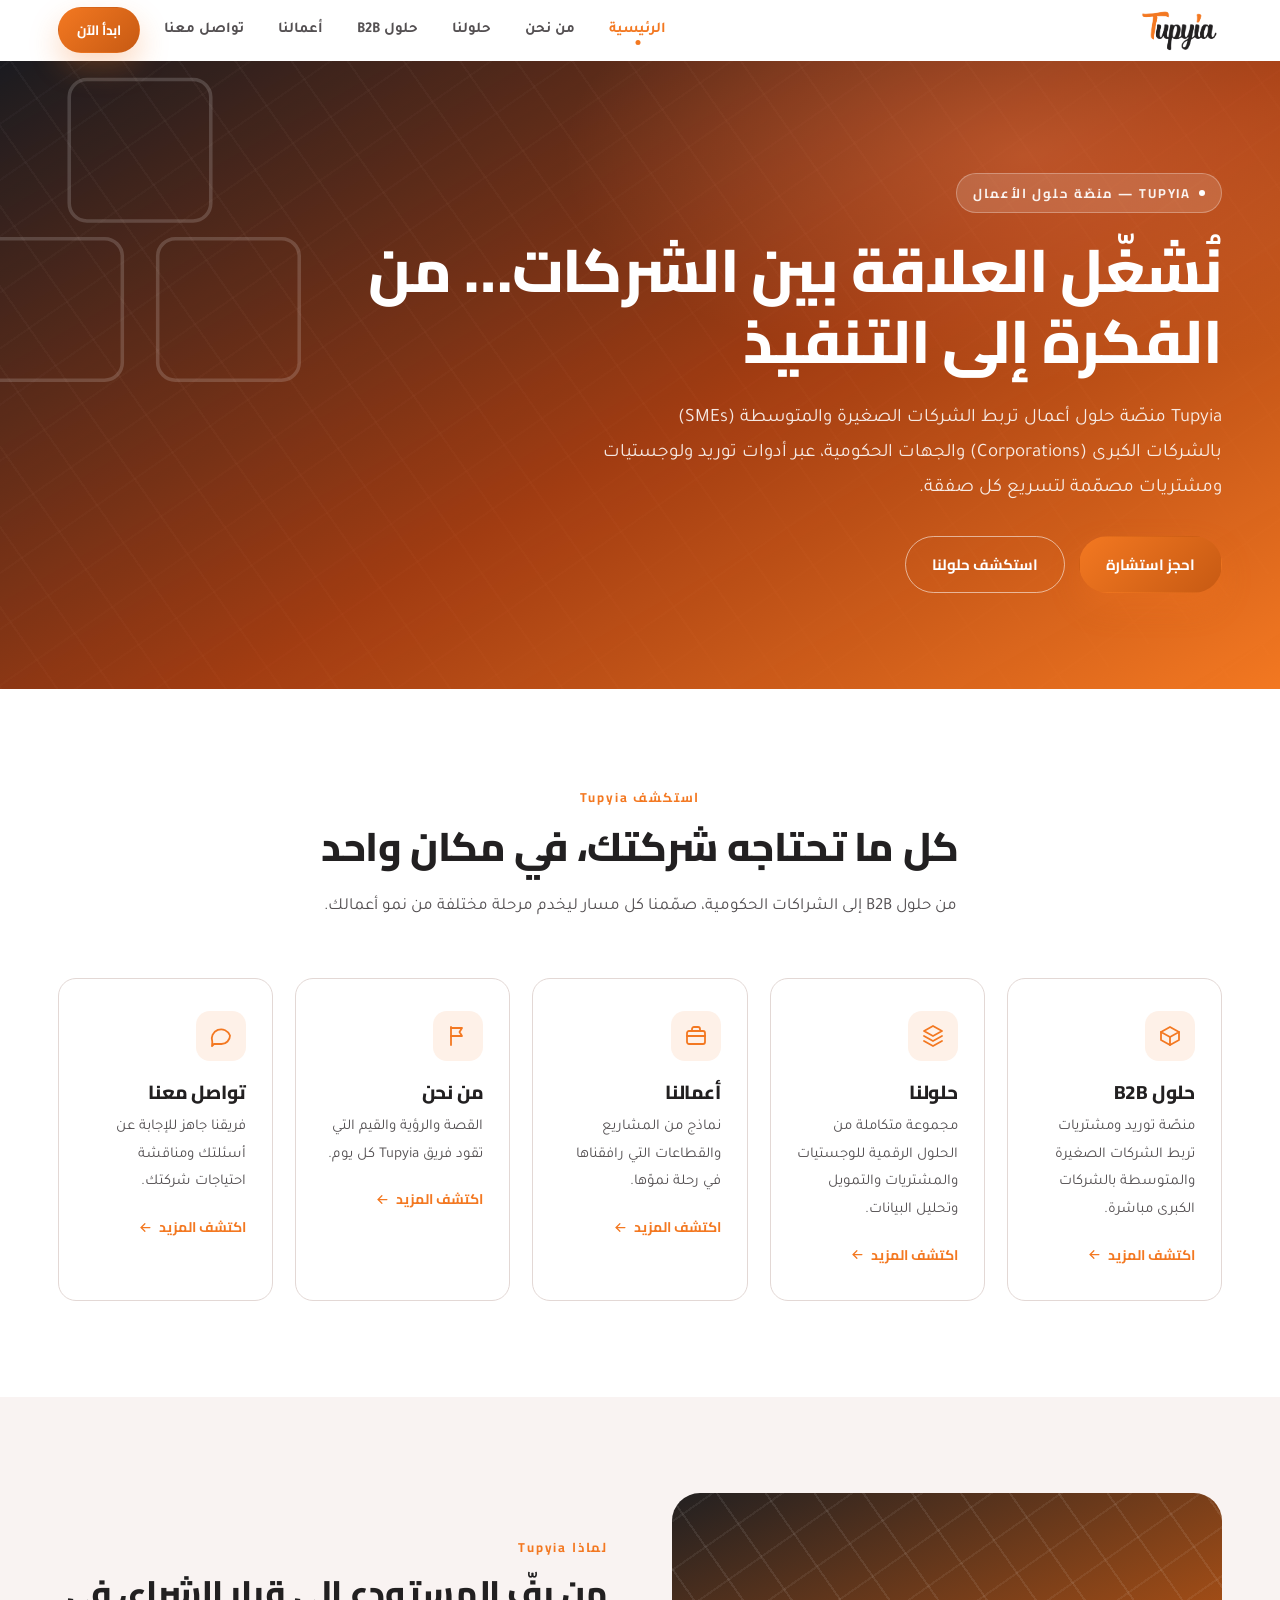
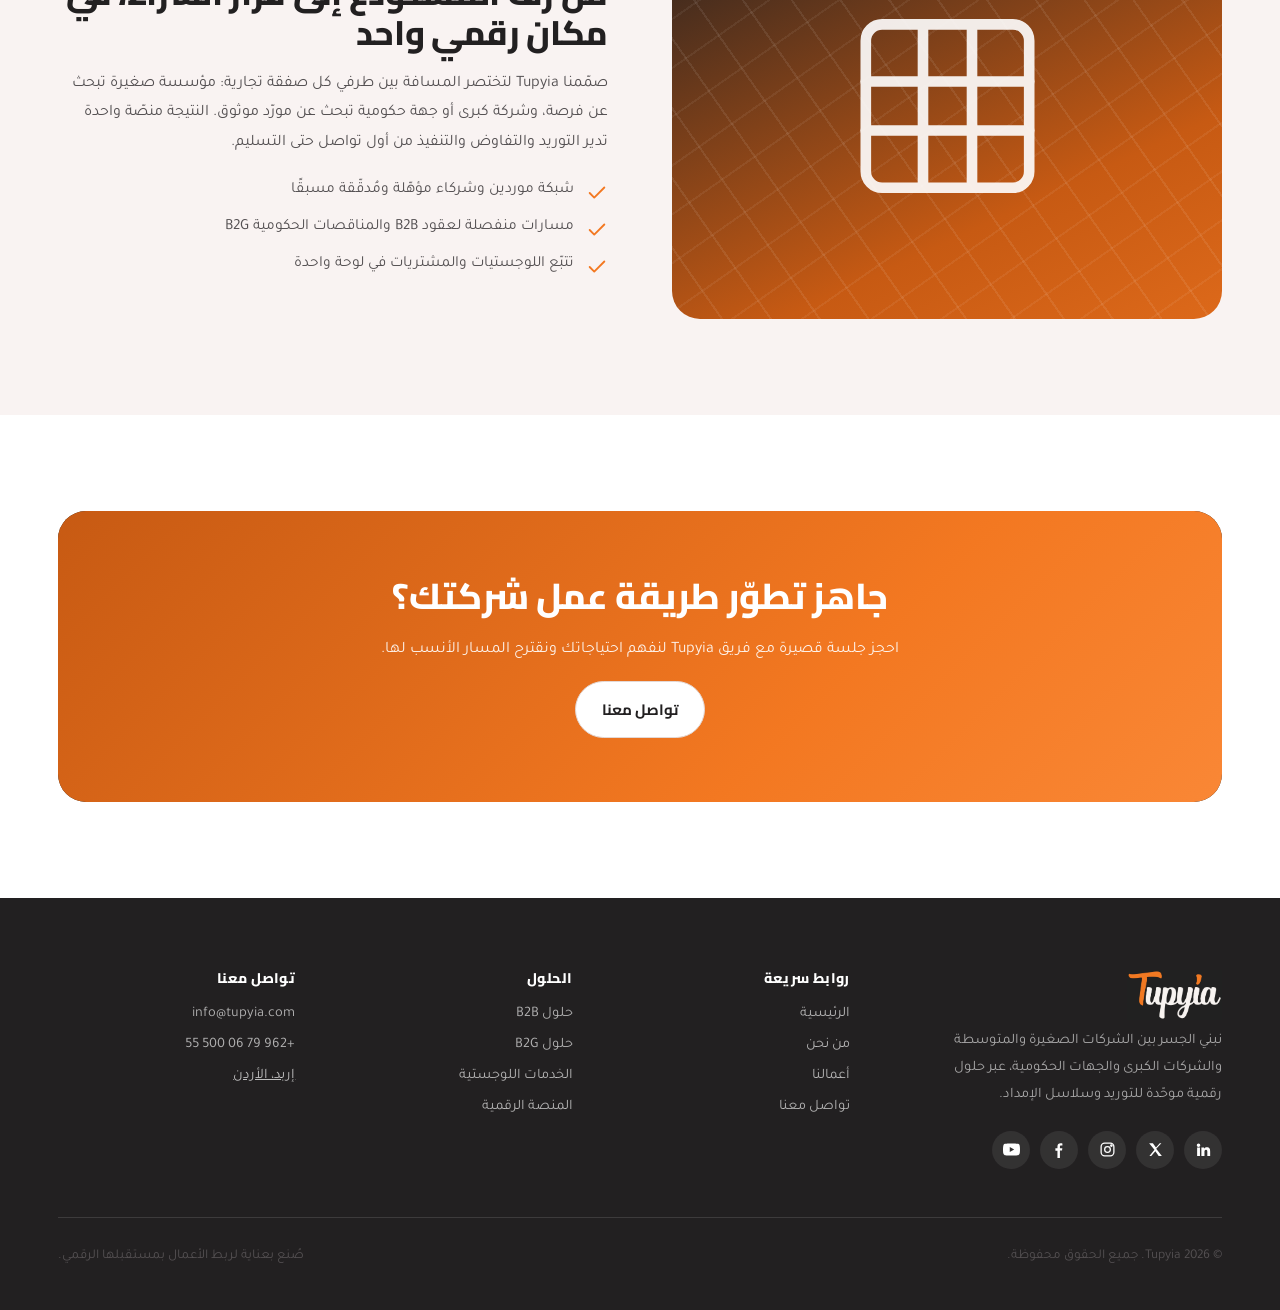
==== commit a65b54d6: "Add files via upload" ====
--- a/index.html
+++ b/index.html
@@ -168,16 +168,19 @@
 
 <footer class="site-footer">
   <div class="container">
-    <div class="footer-col footer-brand">
-  <a href="index.html" class="logo">
-    <img src="images/logo.png" alt="Tupyia Logo" class="web-logo">
-  </a>
+    <div class="footer-grid">
+      <div class="footer-col footer-brand">
+        <a href="index.html" class="logo">
+		  <img src="Dlogo.png" alt="Tupyia Logo" class="web-logo">
+        </a>
         <p>نبني الجسر بين الشركات الصغيرة والمتوسطة والشركات الكبرى والجهات الحكومية، عبر حلول رقمية موحّدة للتوريد وسلاسل الإمداد.</p>
         <div class="social-row">
-          <a href="#" aria-label="لينكدإن"><svg viewBox="0 0 24 24" fill="currentColor"><path d="M4.98 3.5a2.5 2.5 0 1 1 0 5 2.5 2.5 0 0 1 0-5zM3 9h4v12H3zM9 9h3.8v1.7h.05c.53-1 1.83-2 3.77-2 4.03 0 4.78 2.6 4.78 6v6.3h-4v-5.6c0-1.34-.02-3.06-1.87-3.06-1.87 0-2.16 1.46-2.16 2.96V21H9z"/></svg></a>
-          <a href="#" aria-label="إكس"><svg viewBox="0 0 24 24" fill="currentColor"><path d="M3 3l7.5 9.5L3.4 21H6l5.8-6.6L16.5 21H21l-8-10.1L20.3 3H18l-5.3 6-4.4-6H3z"/></svg></a>
-          <a href="#" aria-label="إنستغرام"><svg viewBox="0 0 24 24" fill="none" stroke="currentColor" stroke-width="1.8"><rect x="3" y="3" width="18" height="18" rx="5"/><circle cx="12" cy="12" r="4"/><circle cx="17.5" cy="6.5" r="1"/></svg></a>
-        </div>
+          <a href="https://www.linkedin.com/company/tupyia/" aria-label="لينكدإن"><svg viewBox="0 0 24 24" fill="currentColor"><path d="M4.98 3.5a2.5 2.5 0 1 1 0 5 2.5 2.5 0 0 1 0-5zM3 9h4v12H3zM9 9h3.8v1.7h.05c.53-1 1.83-2 3.77-2 4.03 0 4.78 2.6 4.78 6v6.3h-4v-5.6c0-1.34-.02-3.06-1.87-3.06-1.87 0-2.16 1.46-2.16 2.96V21H9z"/></svg></a>
+          <a href="https://x.com/tupyia?s=21" aria-label="إكس"><svg viewBox="0 0 24 24" fill="currentColor"><path d="M3 3l7.5 9.5L3.4 21H6l5.8-6.6L16.5 21H21l-8-10.1L20.3 3H18l-5.3 6-4.4-6H3z"/></svg></a>
+          <a href="https://www.instagram.com/tupyiaofficial" aria-label="إنستغرام"><svg viewBox="0 0 24 24" fill="none" stroke="currentColor" stroke-width="1.8"><rect x="3" y="3" width="18" height="18" rx="5"/><circle cx="12" cy="12" r="4"/><circle cx="17.5" cy="6.5" r="1"/></svg></a>
+		  <a href="https://www.facebook.com/share/16wBN3vnFz/?mibextid=wwXIfr" aria-label="فيسبوك"><svg viewBox="0 0 24 24" fill="currentColor"><path d="M9.1 24v-10.3H6.2V10.4h2.9V7.8c0-2.9 1.8-4.5 4.4-4.5 1.2 0 2.3.1 2.6.1v3h-1.8c-1.4 0-1.7.7-1.7 1.6v2.1h3.4l-.4 3.4h-3V24H9.1z"/></svg></a>
+		  <a href="https://www.youtube.com/@Tupyia" aria-label="يوتيوب"><svg viewBox="0 0 24 24" fill="currentColor"><path d="M23.498 6.186a3.016 3.016 0 0 0-2.122-2.136C19.505 3.545 12 3.545 12 3.545s-7.505 0-9.377.505A3.017 3.017 0 0 0 .502 6.186C0 8.07 0 12 0 12s0 3.93.502 5.814a3.016 3.016 0 0 0 2.122 2.136c1.871.505 9.376.505 9.376.505s7.505 0 9.377-.505a3.015 3.015 0 0 0 2.122-2.136C24 15.93 24 12 24 12s0-3.93-.502-5.814zM9.545 15.568V8.432L15.818 12l-6.273 3.568z"/></svg></a>
+		</div>
       </div>
       <div class="footer-col">
         <h4>روابط سريعة</h4>
@@ -200,9 +203,9 @@
       <div class="footer-col">
         <h4>تواصل معنا</h4>
         <ul>
-          <li><a href="mailto:hello@tupyia.com">hello@tupyia.com</a></li>
+          <li><a href="mailto:info@tupyia.com">info@tupyia.com</a></li>
           <li><a href="tel:+962 79 06 500 55">+962 79 06 500 55</a></li>
-          <li><a href="contact.html">اربد , الاردن</a></li>
+          <li><a href="https://www.google.com/maps/place/arafa+grand/@32.5219879,35.8732528,46m/data=!3m1!1e3!4m6!3m5!1s0x151c778ac6ce34cb:0x551e104e26cc8c7d!8m2!3d32.5216615!4d35.8734312!16s%2Fg%2F11vy9kltvf?entry=ttu&g_ep=EgoyMDI2MDcxNS4wIKXMDSoASAFQAw%3D%3D" target="_blank" style="color: inherit; text-decoration: underline;">إربد، الأردن</a></li>
         </ul>
       </div>
     </div>
--- a/styles.css
+++ b/styles.css
@@ -1,34 +1,35 @@
+/* ==========================================================================
+   Tupyia — Design System
+   Palette pulled from brand reference: warm burnt-orange over deep ink,
+   crisp paper white, Apple-style generous whitespace + pill controls.
+   ========================================================================== */
+
 @import url('https://fonts.googleapis.com/css2?family=Cairo:wght@400;600;700;800;900&family=Tajawal:wght@300;400;500;700&display=swap');
 
-:root{
-  --ink:#14171F;
-  --ink-soft:#4B5160;
-  --ink-faint:#8A8F9C;
-  --paper:#FFFFFF;
-  --mist:#F6F6F8;
-  --mist-deep:#EFEEEB;
-  --line:#E7E5E2;
-
-  --brand:#E2531F;
-  --brand-deep:#B8410F;
-  --brand-deeper:#7A2B0C;
-  --brand-glow:#FF8552;
-  --brand-tint:#FDEBE3;
-
-  --radius-s:10px;
-  --radius-m:18px;
-  --radius-l:28px;
-  --radius-pill:999px;
-
-  --shadow-s:0 2px 10px rgba(20,23,31,.06);
-  --shadow-m:0 12px 30px rgba(20,23,31,.10);
-  --shadow-brand:0 14px 30px rgba(226,83,31,.28);
-
-  --ease:cubic-bezier(.22,.9,.3,1);
-  --container:1220px;
-
-  --font-display:'Cairo', 'Segoe UI', Tahoma, sans-serif;
-  --font-body:'Tajawal', 'Segoe UI', Tahoma, sans-serif;
+:root {
+  --ink: #222021;
+  --ink-soft: #545052;
+  --ink-faint: #8c8688;
+  --paper: #FFFFFF;
+  --mist: #f9f3f2;
+  --mist-deep: #f0e6e4;
+  --line: #e3d8d5;
+  --brand: #f37821;
+  --brand-deep: #c75a13;
+  --brand-deeper: #8a3a08;
+  --brand-glow: #ff9447;
+  --brand-tint: #fef1e8;
+  --radius-s: 10px;
+  --radius-m: 18px;
+  --radius-l: 28px;
+  --radius-pill: 999px;
+  --shadow-s: 0 2px 10px rgba(34,32,33,.06);
+  --shadow-m: 0 12px 30px rgba(34,32,33,.10);
+  --shadow-brand: 0 14px 30px rgba(243,120,33,.28);
+  --ease: cubic-bezier(.22,.9,.3,1);
+  --container: 1220px;
+  --font-display: 'Cairo', 'Segoe UI', Tahoma, sans-serif;
+  --font-body: 'Tajawal', 'Segoe UI', Tahoma, sans-serif;
 }
 
 *, *::before, *::after{ box-sizing:border-box; }
@@ -81,7 +82,7 @@
   clip:rect(0 0 0 0); white-space:nowrap;
 }
 
-/* Header  */
+/* ---------------------------------- Header --------------------------------- */
 
 .site-header{
   position:sticky; top:0; z-index:100;
@@ -99,8 +100,8 @@
   display:flex;
   align-items:center;
   justify-content:space-between;
-  gap:24px;
-  height:76px;
+  gap:24px;	
+  height:60px;
 }
 .logo{
   display:flex;
@@ -184,7 +185,7 @@
 .nav-panel.open .menu-toggle span::before{ top:0; transform:rotate(45deg); }
 .nav-panel.open .menu-toggle span::after{ top:0; transform:rotate(-45deg); }
 
-/* Buttons*/
+/* ---------------------------------- Buttons --------------------------------- */
 
 .btn{
   display:inline-flex;
@@ -222,7 +223,7 @@
 .btn-sm{ padding:9px 18px; font-size:13.5px; }
 .btn svg{ width:16px; height:16px; }
 
-/* Hero */
+/* ---------------------------------- Hero --------------------------------- */
 
 .hero{
   position:relative;
@@ -231,8 +232,8 @@
   background:var(--ink);
 }
 .hero::before{
-
-   content:"";
+  /* crate / pallet-rack crosshatch, tinted with the brand duotone */
+  content:"";
   position:absolute; inset:0;
   background:
     linear-gradient(150deg, rgba(20,23,31,.55) 0%, rgba(184,65,15,.85) 55%, var(--brand) 100%),
@@ -297,11 +298,11 @@
   gap:14px;
 }
 
-/* hero  used in interior pages */
+/* small hero variant used on interior pages */
 .hero.hero-compact .hero-inner{ padding:76px 0 64px; }
 .hero.hero-compact h1{ font-size:clamp(30px, 4.4vw, 46px); }
 
-/*  Sections  */
+/* ---------------------------------- Sections --------------------------------- */
 
 .section{ padding:96px 0; }
 .section-alt{ background:var(--mist); }
@@ -324,7 +325,7 @@
 .section-head h2{ font-size:clamp(26px, 3.4vw, 40px); color:var(--ink); }
 .section-head p{ font-size:17px; }
 
-/*  Pillar */
+/* ---------------------------------- Pillar / feature cards --------------------------------- */
 
 .grid{
   display:grid;
@@ -369,7 +370,7 @@
 .card-link svg{ width:15px; height:15px; transition:transform .25s var(--ease); }
 .card:hover .card-link svg{ transform:translateX(-4px); }
 
-/* Split layout  */
+/* ---------------------------------- Split layout --------------------------------- */
 
 .split{
   display:grid;
@@ -423,7 +424,7 @@
   margin-top:1px;
 }
 
-/* Process  */
+/* ---------------------------------- Process (legit sequence) --------------------------------- */
 
 .process{
   display:grid;
@@ -449,7 +450,7 @@
 .step h3{ font-size:18px; color:var(--ink); margin-bottom:.5em; }
 .step p{ font-size:14.5px; }
 
-/* Values grid  */
+/* ---------------------------------- Values grid --------------------------------- */
 
 .value-card{
   padding:28px 24px;
@@ -460,7 +461,7 @@
 .value-card h3{ font-size:17px; color:var(--ink); }
 .value-card p{ font-size:14.5px; margin-bottom:0; }
 
-/*  Work - portfolio  */
+/* ---------------------------------- Work / portfolio --------------------------------- */
 
 .work-card{
   border-radius:var(--radius-m);
@@ -498,7 +499,7 @@
 .work-body h3{ font-size:18px; color:var(--ink); margin-bottom:.4em; }
 .work-body p{ font-size:14.5px; margin-bottom:0; }
 
-/* banner  */
+/* ---------------------------------- CTA banner --------------------------------- */
 
 .cta-banner{
   position:relative;
@@ -521,7 +522,7 @@
 .cta-banner p{ color:rgba(255,255,255,.9); max-width:520px; margin-left:auto; margin-right:auto; }
 .cta-banner .hero-actions{ justify-content:center; margin-top:8px; }
 
-/* Contact  */
+/* ---------------------------------- Contact --------------------------------- */
 
 .contact-grid{
   display:grid;
@@ -581,7 +582,7 @@
 .info-row h4{ font-family:var(--font-display); font-size:15px; color:var(--ink); margin:0 0 4px; }
 .info-row p{ font-size:14.5px; margin:0; }
 
-/*  Footer */
+/* ---------------------------------- Footer --------------------------------- */
 
 .site-footer{
   background:var(--ink);
@@ -628,7 +629,7 @@
   color:rgba(255,255,255,.5);
 }
 
-/* Reveal-on-scroll  */
+/* ---------------------------------- Reveal-on-scroll --------------------------------- */
 
 .reveal{
   opacity:0;
@@ -640,7 +641,7 @@
   .reveal{ opacity:1; transform:none; transition:none; }
 }
 
-/* Responsive  */
+/* ---------------------------------- Responsive --------------------------------- */
 
 @media (max-width: 980px){
   .grid-5{ grid-template-columns:repeat(2, 1fr); }
@@ -691,9 +692,19 @@
   width: auto;        
   display: block;
 }
+.site-footer .logo {
+  display: inline-block;
+  width: max-content;
+}
+
 .site-footer .logo img.web-logo {
-  height: 50px;          
-  width: auto;           
-  margin-bottom: 20px;   
-  display: inline-block;
-}
+  height: 50px !important;
+  width: auto !important;
+  margin-bottom: 0px;
+}
+.site-header .logo img.web-logo {
+  height: 48px !important;
+}
+.footer-brand p {
+  margin-top: 0;
+}
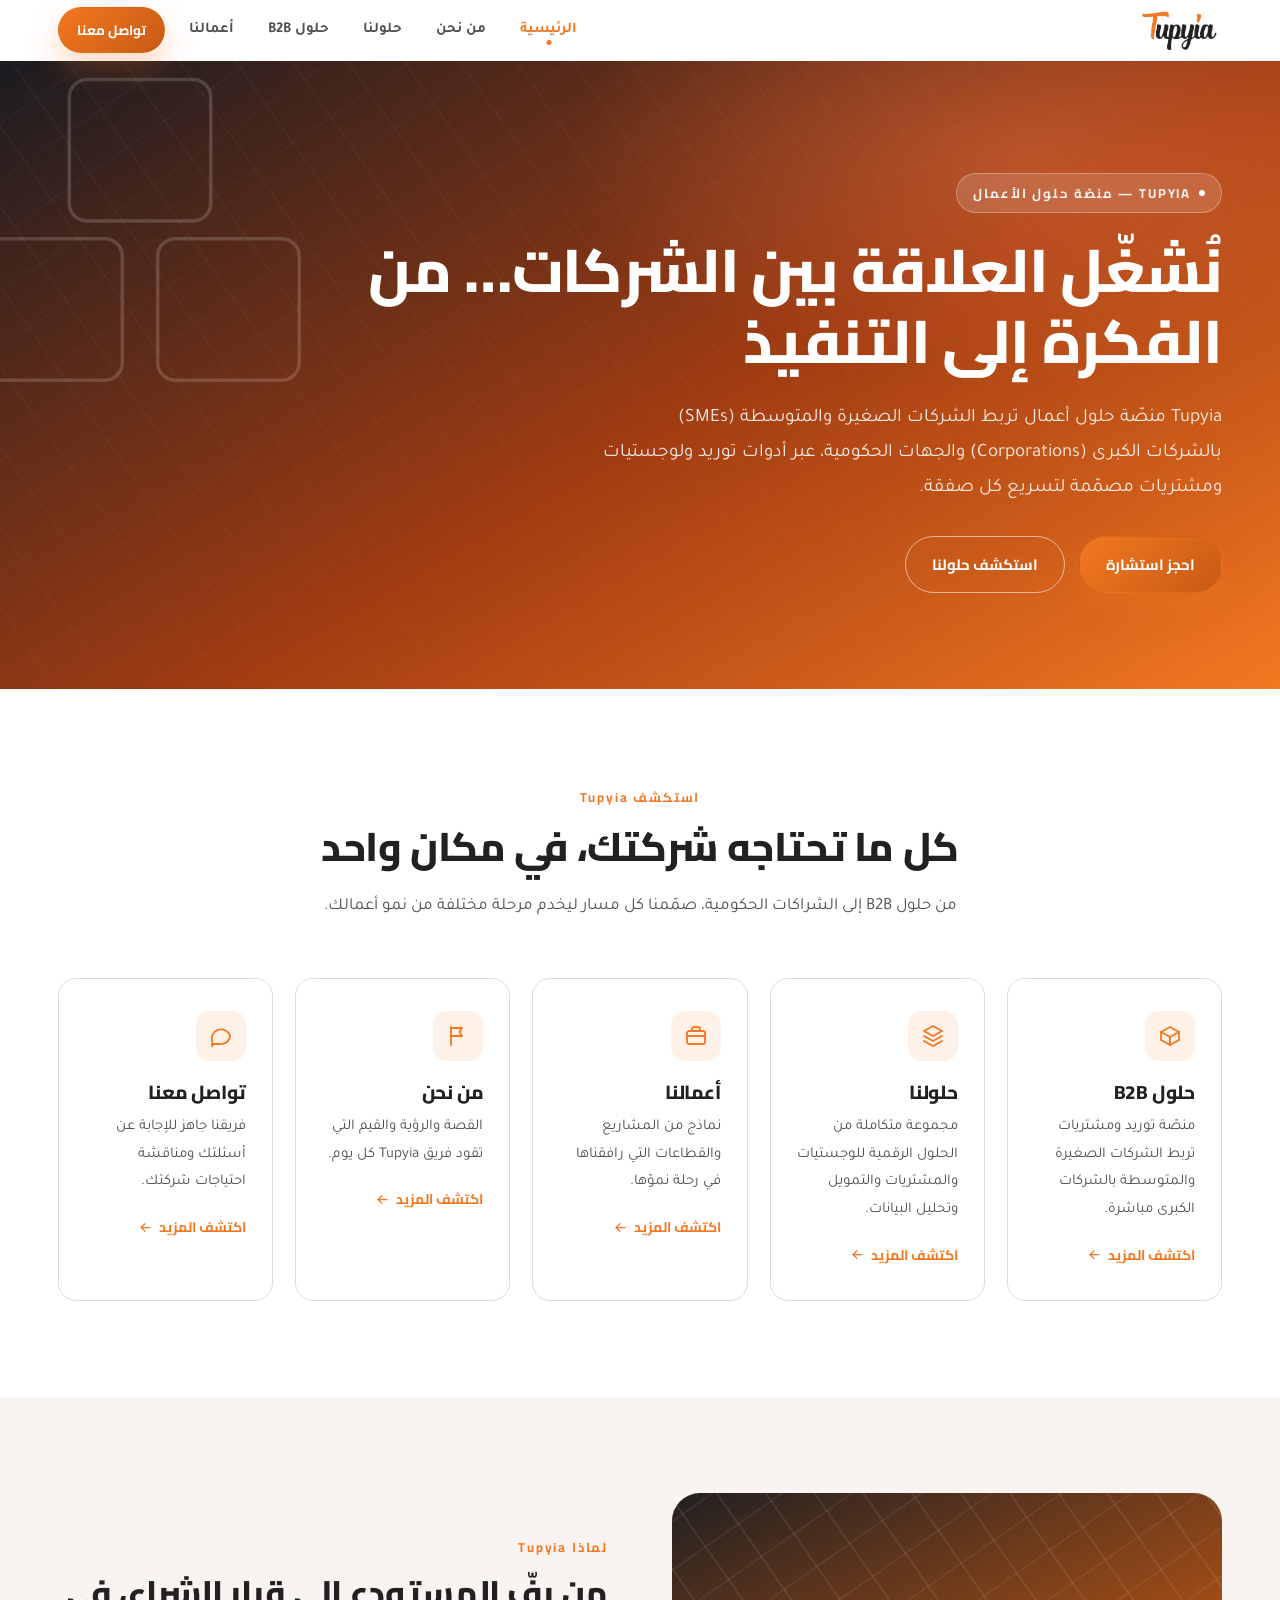
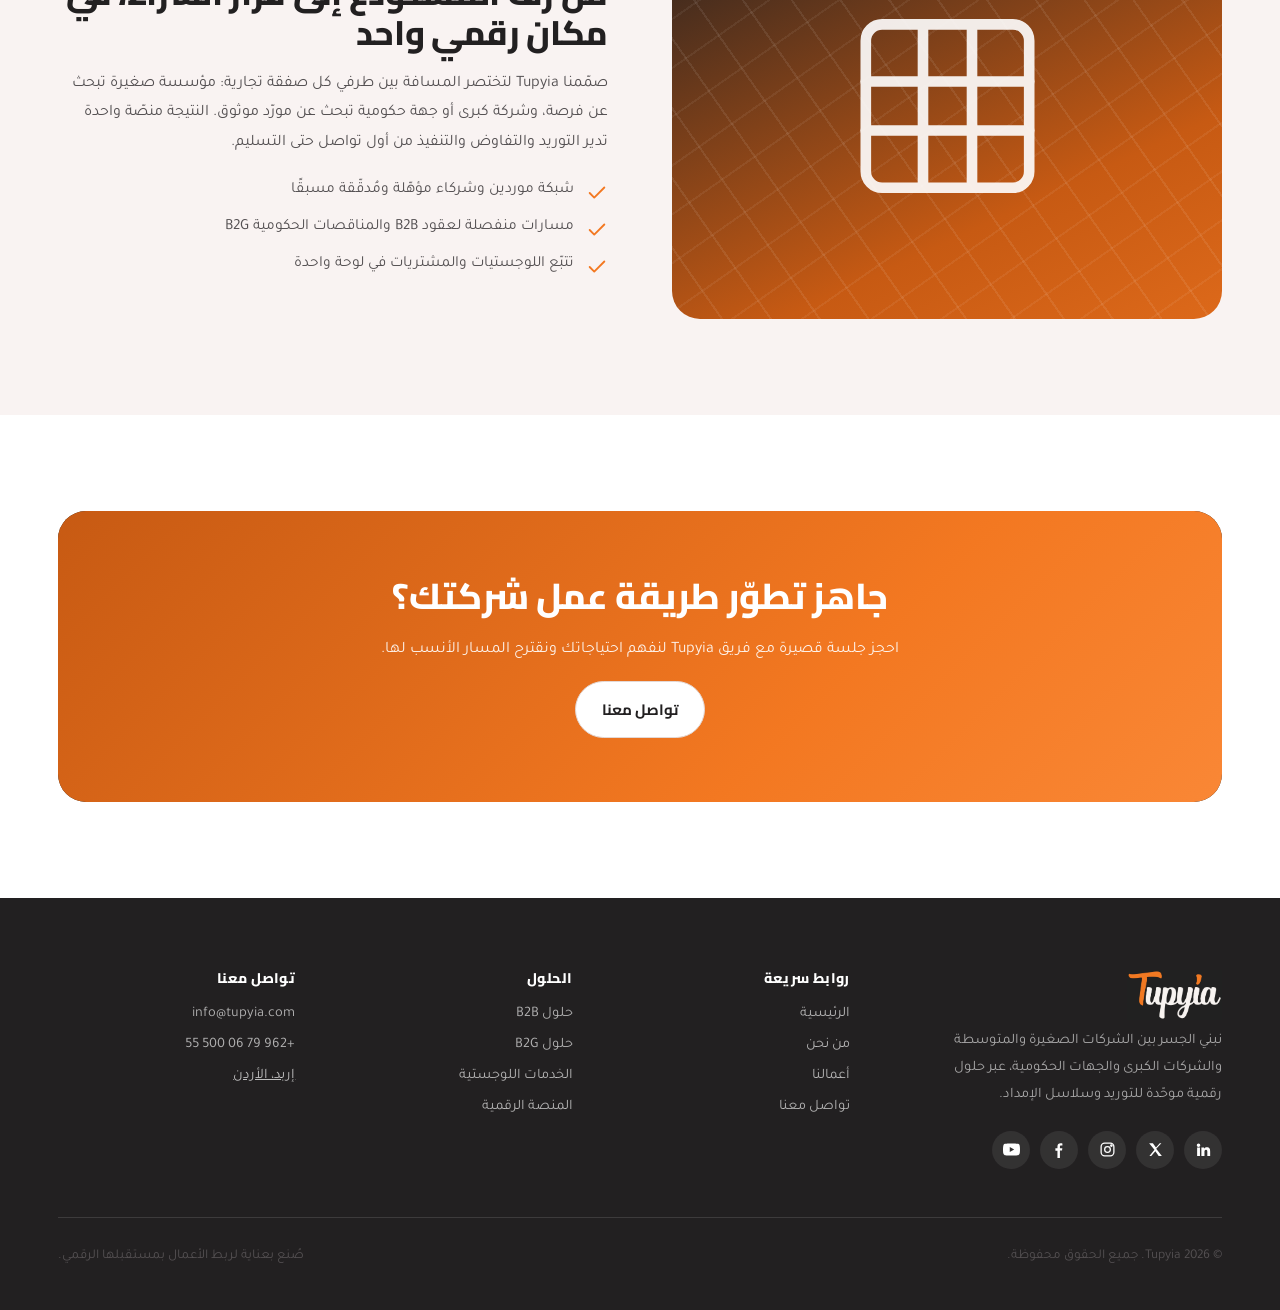
==== commit 5854297f: "Update index.html" ====
--- a/index.html
+++ b/index.html
@@ -22,10 +22,9 @@
           <li><a href="solutions.html" class="nav-link" data-page="solutions">حلولنا</a></li>
           <li><a href="business.html" class="nav-link" data-page="business">حلول B2B</a></li>
           <li><a href="work.html" class="nav-link" data-page="work">أعمالنا</a></li>
-          <li><a href="contact.html" class="nav-link" data-page="contact">تواصل معنا</a></li>
         </ul>
         <div class="header-actions">
-          <a href="contact.html" class="btn btn-primary btn-sm btn-cta">ابدأ الآن</a>
+          <a href="contact.html" class="btn btn-primary btn-sm btn-cta">تواصل معنا</a>
         </div>
       </div>
       <button class="menu-toggle" id="menu-toggle" type="button" aria-label="فتح القائمة" aria-expanded="false" aria-controls="nav-panel"><span></span></button>
@@ -175,12 +174,22 @@
         </a>
         <p>نبني الجسر بين الشركات الصغيرة والمتوسطة والشركات الكبرى والجهات الحكومية، عبر حلول رقمية موحّدة للتوريد وسلاسل الإمداد.</p>
         <div class="social-row">
-          <a href="https://www.linkedin.com/company/tupyia/" aria-label="لينكدإن"><svg viewBox="0 0 24 24" fill="currentColor"><path d="M4.98 3.5a2.5 2.5 0 1 1 0 5 2.5 2.5 0 0 1 0-5zM3 9h4v12H3zM9 9h3.8v1.7h.05c.53-1 1.83-2 3.77-2 4.03 0 4.78 2.6 4.78 6v6.3h-4v-5.6c0-1.34-.02-3.06-1.87-3.06-1.87 0-2.16 1.46-2.16 2.96V21H9z"/></svg></a>
-          <a href="https://x.com/tupyia?s=21" aria-label="إكس"><svg viewBox="0 0 24 24" fill="currentColor"><path d="M3 3l7.5 9.5L3.4 21H6l5.8-6.6L16.5 21H21l-8-10.1L20.3 3H18l-5.3 6-4.4-6H3z"/></svg></a>
-          <a href="https://www.instagram.com/tupyiaofficial" aria-label="إنستغرام"><svg viewBox="0 0 24 24" fill="none" stroke="currentColor" stroke-width="1.8"><rect x="3" y="3" width="18" height="18" rx="5"/><circle cx="12" cy="12" r="4"/><circle cx="17.5" cy="6.5" r="1"/></svg></a>
-		  <a href="https://www.facebook.com/share/16wBN3vnFz/?mibextid=wwXIfr" aria-label="فيسبوك"><svg viewBox="0 0 24 24" fill="currentColor"><path d="M9.1 24v-10.3H6.2V10.4h2.9V7.8c0-2.9 1.8-4.5 4.4-4.5 1.2 0 2.3.1 2.6.1v3h-1.8c-1.4 0-1.7.7-1.7 1.6v2.1h3.4l-.4 3.4h-3V24H9.1z"/></svg></a>
-		  <a href="https://www.youtube.com/@Tupyia" aria-label="يوتيوب"><svg viewBox="0 0 24 24" fill="currentColor"><path d="M23.498 6.186a3.016 3.016 0 0 0-2.122-2.136C19.505 3.545 12 3.545 12 3.545s-7.505 0-9.377.505A3.017 3.017 0 0 0 .502 6.186C0 8.07 0 12 0 12s0 3.93.502 5.814a3.016 3.016 0 0 0 2.122 2.136c1.871.505 9.376.505 9.376.505s7.505 0 9.377-.505a3.015 3.015 0 0 0 2.122-2.136C24 15.93 24 12 24 12s0-3.93-.502-5.814zM9.545 15.568V8.432L15.818 12l-6.273 3.568z"/></svg></a>
-		</div>
+  <a href="https://www.linkedin.com/company/tupyia/" target="_blank" rel="noopener noreferrer" aria-label="لينكدإن">
+    <svg viewBox="0 0 24 24" fill="currentColor"><path d="M4.98 3.5a2.5 2.5 0 1 1 0 5 2.5 2.5 0 0 1 0-5zM3 9h4v12H3zM9 9h3.8v1.7h.05c.53-1 1.83-2 3.77-2 4.03 0 4.78 2.6 4.78 6v6.3h-4v-5.6c0-1.34-.02-3.06-1.87-3.06-1.87 0-2.16 1.46-2.16 2.96V21H9z"/></svg>
+  </a>
+  <a href="https://x.com/tupyia?s=21" target="_blank" rel="noopener noreferrer" aria-label="إكس">
+    <svg viewBox="0 0 24 24" fill="currentColor"><path d="M3 3l7.5 9.5L3.4 21H6l5.8-6.6L16.5 21H21l-8-10.1L20.3 3H18l-5.3 6-4.4-6H3z"/></svg>
+  </a>
+  <a href="https://www.instagram.com/tupyiaofficial" target="_blank" rel="noopener noreferrer" aria-label="إنستغرام">
+    <svg viewBox="0 0 24 24" fill="none" stroke="currentColor" stroke-width="1.8"><rect x="3" y="3" width="18" height="18" rx="5"/><circle cx="12" cy="12" r="4"/><circle cx="17.5" cy="6.5" r="1"/></svg>
+  </a>
+  <a href="https://www.facebook.com/share/16wBN3vnFz/?mibextid=wwXIfr" target="_blank" rel="noopener noreferrer" aria-label="فيسبوك">
+    <svg viewBox="0 0 24 24" fill="currentColor"><path d="M9.1 24v-10.3H6.2V10.4h2.9V7.8c0-2.9 1.8-4.5 4.4-4.5 1.2 0 2.3.1 2.6.1v3h-1.8c-1.4 0-1.7.7-1.7 1.6v2.1h3.4l-.4 3.4h-3V24H9.1z"/></svg>
+  </a>
+  <a href="https://www.youtube.com/@Tupyia" target="_blank" rel="noopener noreferrer" aria-label="يوتيوب">
+    <svg viewBox="0 0 24 24" fill="currentColor"><path d="M23.498 6.186a3.016 3.016 0 0 0-2.122-2.136C19.505 3.545 12 3.545 12 3.545s-7.505 0-9.377.505A3.017 3.017 0 0 0 .502 6.186C0 8.07 0 12 0 12s0 3.93.502 5.814a3.016 3.016 0 0 0 2.122 2.136c1.871.505 9.376.505 9.376.505s7.505 0 9.377-.505a3.015 3.015 0 0 0 2.122-2.136C24 15.93 24 12 24 12s0-3.93-.502-5.814zM9.545 15.568V8.432L15.818 12l-6.273 3.568z"/></svg>
+  </a>
+</div>
       </div>
       <div class="footer-col">
         <h4>روابط سريعة</h4>
--- a/styles.css
+++ b/styles.css
@@ -1,9 +1,3 @@
-/* ==========================================================================
-   Tupyia — Design System
-   Palette pulled from brand reference: warm burnt-orange over deep ink,
-   crisp paper white, Apple-style generous whitespace + pill controls.
-   ========================================================================== */
-
 @import url('https://fonts.googleapis.com/css2?family=Cairo:wght@400;600;700;800;900&family=Tajawal:wght@300;400;500;700&display=swap');
 
 :root {
@@ -707,4 +701,4 @@
 }
 .footer-brand p {
   margin-top: 0;
-}+}
